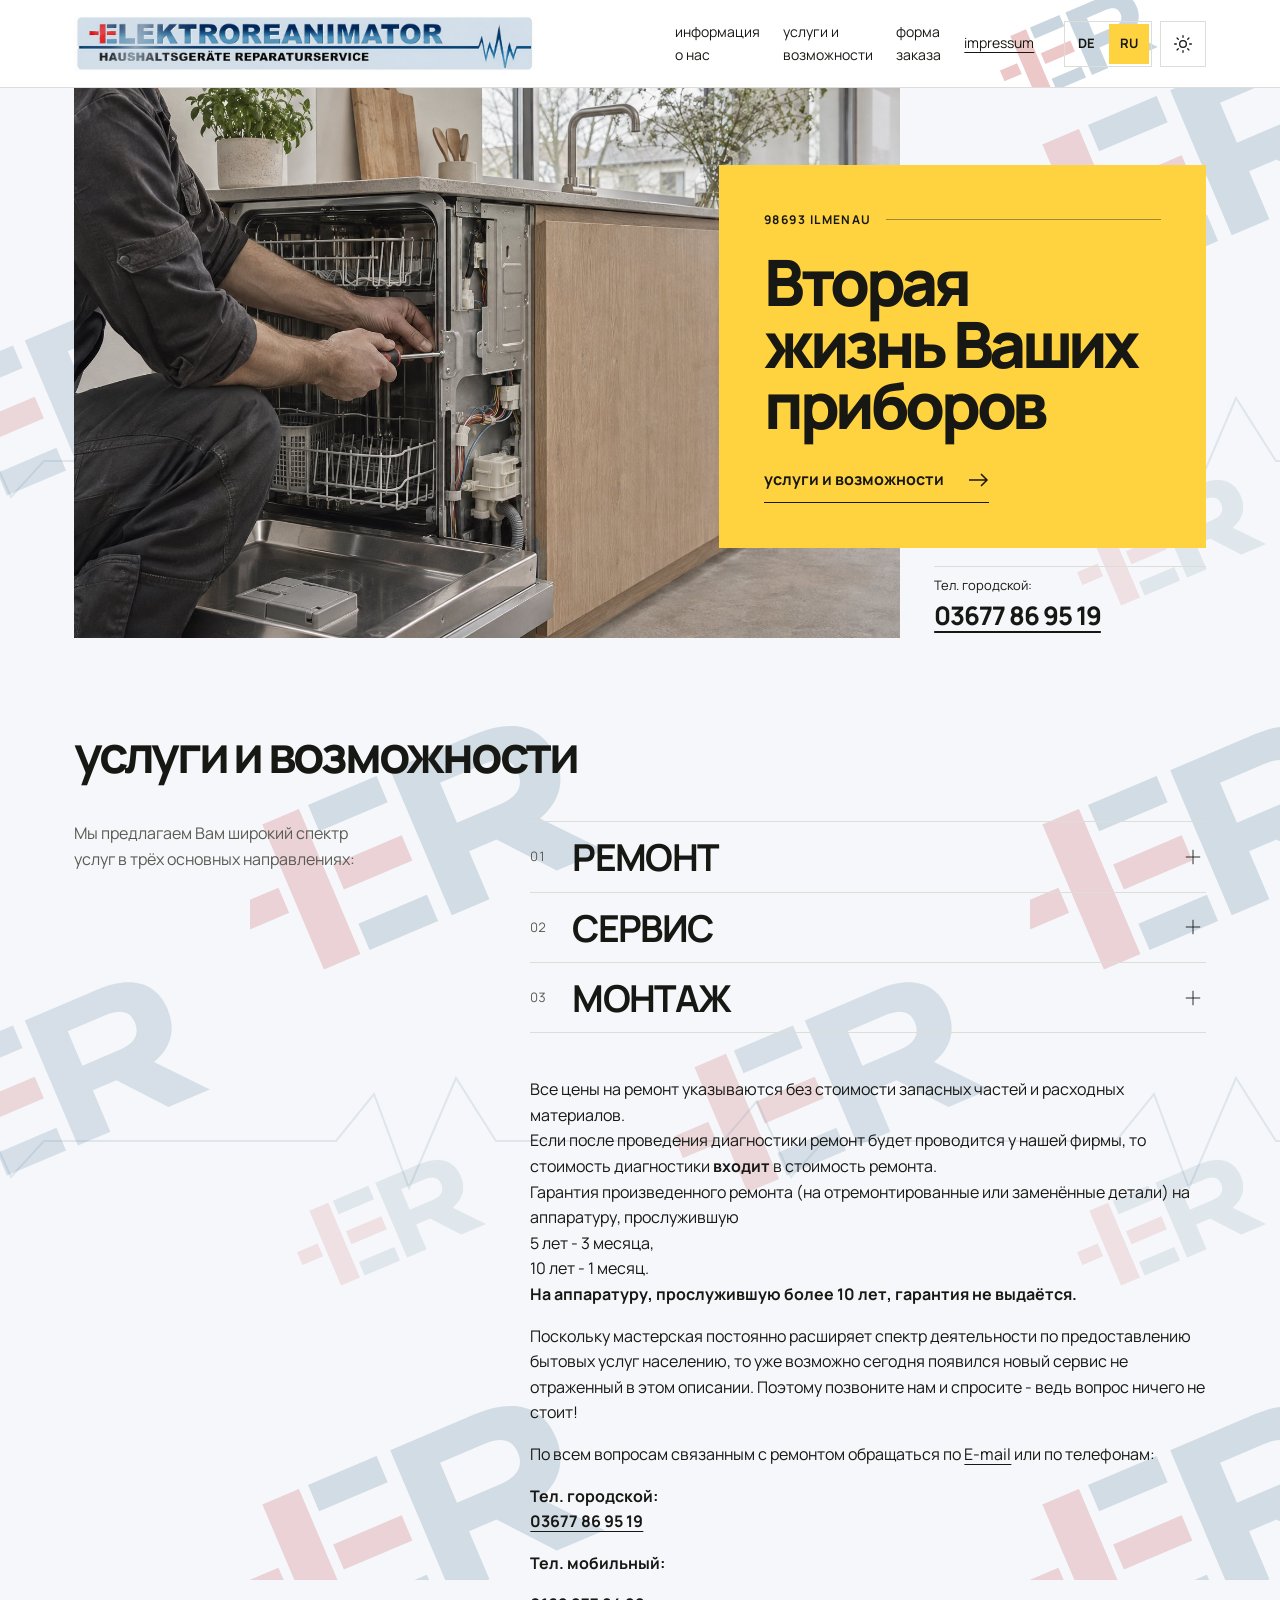
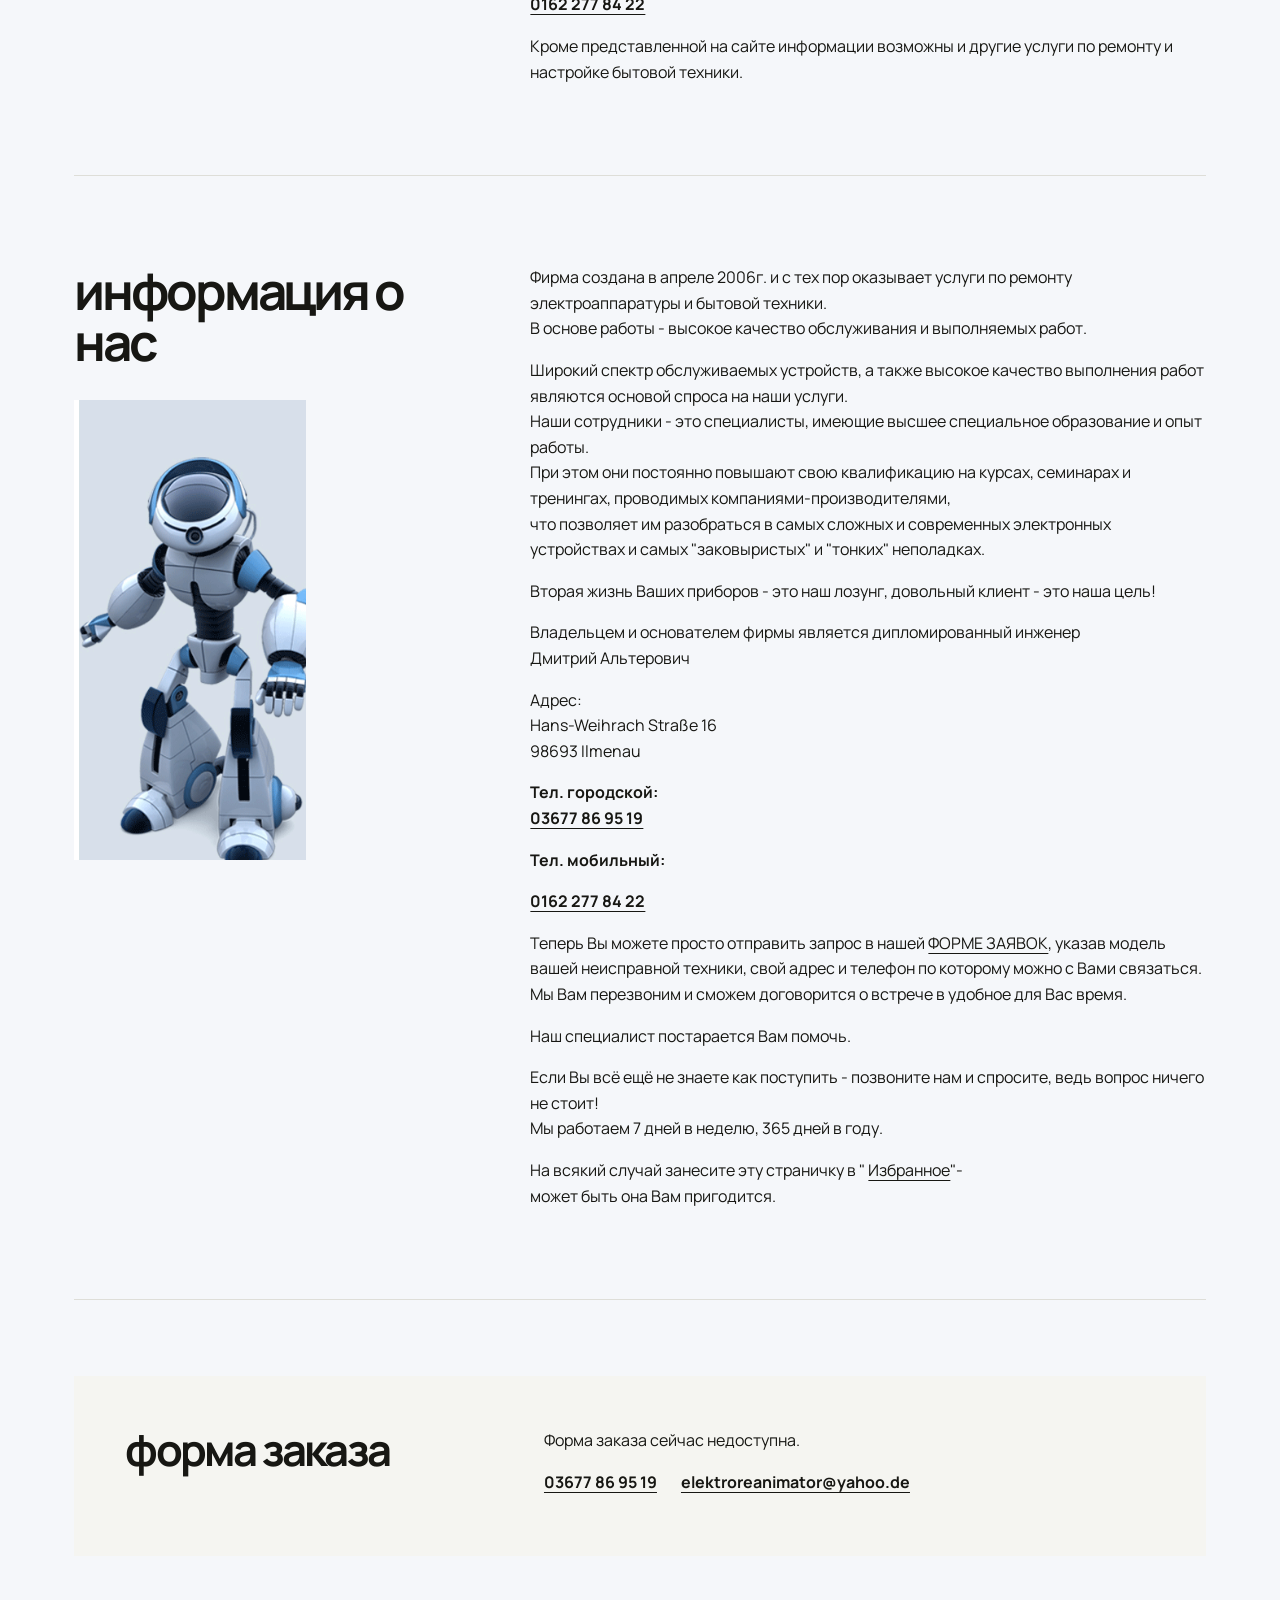
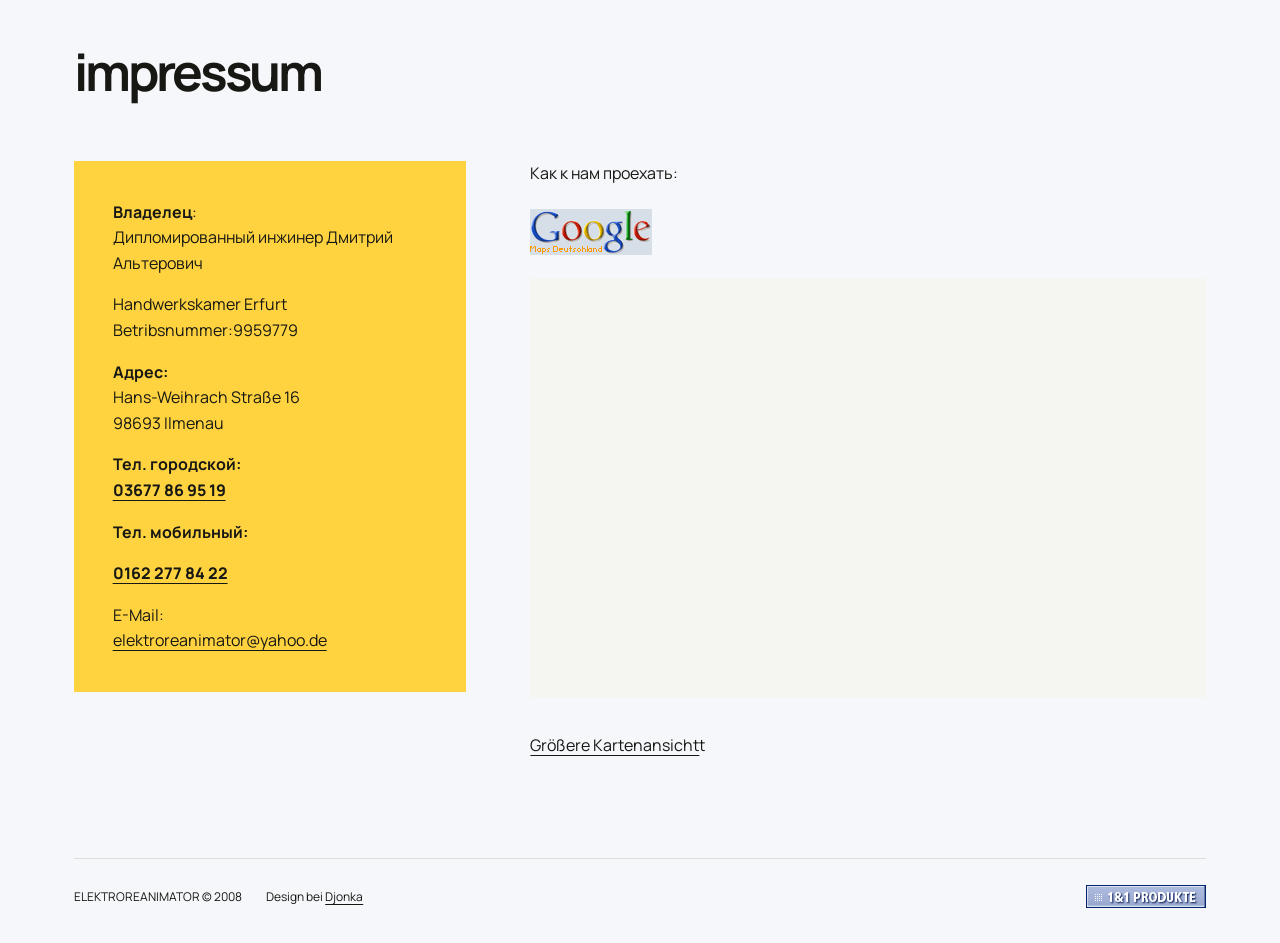
==== ru.html @ 7c0ef39b "Add a day and night theme switch" ====
<!doctype html>
<html lang="ru">
<head>
  <meta charset="utf-8">
  <meta name="viewport" content="width=device-width, initial-scale=1">
  <title>Elektroreanimator · Ilmenau</title>
  <script src="theme.js"></script>
  <link rel="stylesheet" href="style.css">
  <link rel="icon" href="files/favicon.svg" type="image/svg+xml">
  <script src="background.js" defer></script>
</head>
<body>
<div class="frame">
  <header class="mast">
    <a class="wordmark" href="#start">
      <span class="wordmark-banner">
        <img src="files/elektroreanimator-logo-clean.jpg" width="1200" height="401" lang="de" alt="Elektroreanimator – Haushaltsgeräte Reparaturservice">
      </span>
    </a>
    <nav class="main-nav" aria-label="Навигация">
      <a href="#ueber-uns">информация о нас</a>
      <a href="#dienstleistungen">услуги и возможности</a>
      <a href="#anfrage">форма заказа</a>
      <a href="#impressum">impressum</a>
    </nav>
    <div class="mast-controls">
      <nav class="languages" aria-label="Язык">
        <a href="index.html" lang="de" hreflang="de" aria-label="Deutsch">DE</a>
        <a href="ru.html" lang="ru" hreflang="ru" aria-current="page" aria-label="Русский">RU</a>
      </nav>
      <button class="theme-toggle" type="button" aria-label="Тёмная тема" aria-pressed="false" hidden>
        <svg class="theme-sun" viewBox="0 0 24 24" fill="none" stroke="currentColor" stroke-width="1.6" stroke-linecap="round" aria-hidden="true">
          <circle cx="12" cy="12" r="4"/><path d="M12 2v2m0 16v2M2 12h2m16 0h2M4.9 4.9l1.4 1.4m11.4 11.4 1.4 1.4m0-14.2-1.4 1.4M6.3 17.7l-1.4 1.4"/>
        </svg>
        <svg class="theme-moon" viewBox="0 0 24 24" fill="none" stroke="currentColor" stroke-width="1.6" stroke-linejoin="round" aria-hidden="true">
          <path d="M20.9 14.1A9 9 0 0 1 9.9 3.1a9 9 0 1 0 11 11Z"/>
        </svg>
      </button>
    </div>
  </header>

  <main id="start">
    <section class="hero" aria-labelledby="title">
      <img class="hero-photo" src="files/geschirrspueler-reparatur-1536.jpg"
           srcset="files/geschirrspueler-reparatur-768.jpg 768w, files/geschirrspueler-reparatur-1536.jpg 1536w"
           sizes="(max-width: 760px) 89vw, (max-width: 1700px) 65vw, 1084px" width="1536" height="1024" alt="Ремонт посудомоечной машины на кухне" fetchpriority="high">
      <div class="hero-copy">
        <p class="locator">98693 Ilmenau</p>
        <h1 id="title"><span>Вторая</span> <span>жизнь Ваших</span> <span>приборов</span></h1>
        <a class="action" href="#dienstleistungen">услуги и возможности <svg width="21" height="14" viewBox="0 0 21 14" fill="none" aria-hidden="true"><path d="M1 7h18m-6-6 6 6-6 6" stroke="currentColor" stroke-width="1.5"/></svg></a>
      </div>
      <div class="photo-note"><span>Тел. городской:</span><a href="tel:+493677869519">03677 86 95 19</a></div>
    </section>

    <section class="section services" id="dienstleistungen" aria-labelledby="services-title">
      <h2 id="services-title">услуги и возможности</h2>
      <article class="services-content" data-source="RU/uslugi.htm">
        <div class="services-intro"><p>Мы предлагаем Вам широкий спектр услуг в трёх основных направлениях:</p></div>
        <div class="services-main">
          <details>
              <summary data-number="01"><strong>РЕМОНТ</strong><svg viewBox="0 0 20 20" fill="none" stroke="currentColor" aria-hidden="true"><path d="M2 10h16"/><path class="vertical" d="M10 2v16"/></svg></summary>
              <div class="service-copy prose"><p>Ремонт офисной и мелкой бытовой техники<br>
   (кофеварки, микроволновые печи, ксероксы, 
принтеры ...);<br>
Ремонт пылесосов;<br>
Ремонт посудомоечных машин;<br>
Ремонт стиральных машин;<br>
Ремонт сушильных машин;<br>
Ремонт аудио и видео техники:<br>
   - Телевизоров;<br>
   - Видеокамер;<br>
   - DVD плейеров;<br>
   - Музыкальных центров;<br>
   - Видеомагнитофонов и плееров;<br>
   - Плазменных панелей и LCD - телевизоров;<br>
Ремонт аппаратуры спутникового и кабельного TV</p></div>
            </details>
            <details>
              <summary data-number="02"><strong>СЕРВИС</strong><svg viewBox="0 0 20 20" fill="none" stroke="currentColor" aria-hidden="true"><path d="M2 10h16"/><path class="vertical" d="M10 2v16"/></svg></summary>
              <div class="service-copy prose"><p>Диагностика<br>
Выезд мастера на дом к заказчику (возможен выезд к заказчику в день обращения);<br>
Консультации, рекомендации и помощь в преобретении техники;<br>
Помощь при продаже техники</p></div>
            </details>
            <details>
              <summary data-number="03"><strong>МОНТАЖ</strong><svg viewBox="0 0 20 20" fill="none" stroke="currentColor" aria-hidden="true"><path d="M2 10h16"/><path class="vertical" d="M10 2v16"/></svg></summary>
              <div class="service-copy prose"><p>Установка и подключение стиральных машин;<br>
Установка и подключение посудомоечных машин;<br>
Установка и подключение сушильных машин машин;<br>
Установка и подключение электрических кухонных плит;<br>
Подключение компьютера (и переферии)</p></div>
            </details>
          <div class="service-terms prose">
            <p>Все цены на ремонт указываются без стоимости запасных частей и расходных 
материалов.<br>
Если после проведения диагностики ремонт будет проводится у нашей фирмы, то 
стоимость диагностики <strong>входит</strong> в стоимость ремонта.<br>
Гарантия произведенного ремонта (на отремонтированные или заменённые детали) на 
аппаратуру, прослужившую<br>
5 лет - 3 месяца,<br>
10 лет - 1 месяц.<br>
<strong>На аппаратуру, прослужившую более 10 лет, 
гарантия не выдаётся.</strong></p>
<p>Поскольку мастерская постоянно расширяет спектр деятельности по предоставлению 
бытовых услуг населению, то уже возможно сегодня появился новый сервис не 
отраженный в этом описании. Поэтому позвоните нам и спросите - ведь вопрос 
ничего не стоит!</p>
<p>По всем вопросам связанным с ремонтом обращаться по 
<a href="mailto:elektroreanimator@yahoo.de">E-mail</a> или по телефонам:</p>
<p><strong>Тел. городской</strong><strong>:</strong><br>
<strong><a class="phone" href="tel:+493677869519">03677 86 95 19</a></strong></p>
<p><strong>Тел. мобильный:</strong><br></p>
<p><strong><a class="phone" href="tel:+491622778422">0162 277 84 22</a></strong></p>
<p>Кроме представленной на сайте информации возможны и другие услуги по ремонту и 
настройке бытовой техники.</p>
          </div>
        </div>
      </article>
    </section>

    <section class="section about" id="ueber-uns" aria-labelledby="about-title">
      <div class="about-heading">
        <h2 id="about-title">информация о нас</h2>
        <figure class="about-figure"><img src="files/elektroreanimator-robot.gif" alt="" width="285" height="566" loading="lazy"></figure>
      </div>
      <article class="prose" data-source="RU/o nas.htm">
        <p>Фирма создана в апреле 2006г. и с тех пор оказывает 
услуги по ремонту электроаппаратуры и бытовой техники.<br>
В основе работы - высокое качество обслуживания и выполняемых работ.</p>
<p>Широкий спектр обслуживаемых устройств, а также высокое качество выполнения 
работ являются основой спроса на наши услуги.<br>
Наши сотрудники - это специалисты, имеющие высшее специальное образование и опыт 
работы.<br>
При этом они постоянно повышают свою квалификацию на курсах, семинарах и 
тренингах, проводимых компаниями-производителями,<br>
что позволяет им разобраться в самых сложных и современных электронных 
устройствах и самых "заковыристых" и "тонких" неполадках.</p>
<p>Вторая жизнь Ваших приборов - это наш лозунг, довольный клиент - это наша цель!</p>
<p>Владельцем и основателем фирмы является дипломированный инженер<br>
Дмитрий Альтерович</p>
<p>Адрес: <br>
Hans-Weihrach Straße 16<br>
98693 Ilmenau</p>
<p><strong>Тел. городской</strong><strong>:</strong><br>
<strong><a class="phone" href="tel:+493677869519">03677 86 95 19</a></strong></p>
<p><strong>Тел. мобильный:</strong><br></p>
<p><strong><a class="phone" href="tel:+491622778422">0162 277 84 22</a></strong></p>
<p>Теперь Вы можете просто отправить запрос в нашей 
<a href="#anfrage">ФОРМЕ ЗАЯВОК</a>, указав модель 
вашей неисправной техники, свой адрес и телефон по которому можно с Вами 
связаться. Мы Вам перезвоним и сможем договорится о встрече в удобное для Вас 
время.</p>
<p>Наш специалист постарается Вам помочь.</p>
<p>Если Вы всё ещё не знаете как поступить - позвоните нам и спросите, ведь вопрос 
ничего не стоит!<br>
Мы работаем 7 дней в неделю, 365 дней в году.</p>
<p>На всякий случай занесите эту страничку в "
<a href="http://elektror.ucoz.ru/">Избранное</a>"-<br>
может быть она Вам пригодится.</p>
      </article>
    </section>

    <section class="section request" id="anfrage" aria-labelledby="request-title">
      <h2 id="request-title">форма заказа</h2>
      <div class="prose">
        <p>Форма заказа сейчас недоступна.</p>
        <div class="request-links"><a href="tel:+493677869519">03677 86 95 19</a><a href="mailto:elektroreanimator@yahoo.de">elektroreanimator@yahoo.de</a></div>
      </div>
    </section>

    <section class="section contact" id="impressum" aria-labelledby="contact-title">
      <h2 id="contact-title">impressum</h2>
      <article class="contact-body" data-source="RU/impressium_ru.htm">
        <div class="contact-pane">
          <div class="prose">
            <p><strong>Владелец</strong>:<br>
Дипломированный инжинер
Дмитрий Альтерович</p>
<p>Handwerkskamer 
Erfurt<br>
Betribsnummer:9959779</p>
<p><strong>Адрес: </strong><br>
Hans-Weihrach Straße 16<br>
98693 Ilmenau</p>
<p><strong>Тел. городской</strong><strong>:</strong><br>
<strong><a class="phone" href="tel:+493677869519">03677 86 95 19</a></strong></p>
<p><strong>Тел. мобильный:</strong><br></p>
<p><strong><a class="phone" href="tel:+491622778422">0162 277 84 22</a></strong></p>
<p>E-Mail:<br>
<a href="mailto:elektroreanimator@yahoo.de">elektroreanimator@yahoo.de</a></p>
          </div>
        </div>
        <div class="directions prose">
          <p>Как к нам проехать:</p>
          <p>
<a href="https://maps.google.de/maps?f=l&amp;hl=de&amp;geocode=&amp;q=Hans-Weihrach+Strasse+16,&amp;ie=UTF8&amp;near=98693&amp;ll=50.680525,10.924358&amp;spn=0.009749,0.018883&amp;z=16" class="map-mark" target="_blank" rel="noopener">
<img src="files/google-maps.gif" width="122" height="46" alt="Google Maps" loading="lazy"></a></p>
<p>
<iframe src="https://maps.google.com/maps?q=Hans-Weihrach%20Stra%C3%9Fe%2016%2C%2098693%20Ilmenau&amp;output=embed" title="Как к нам проехать" width="600" height="450" loading="lazy" referrerpolicy="no-referrer"></iframe><br><a href="https://maps.google.de/maps?f=l&amp;hl=de&amp;geocode=&amp;q=Hans-Weihrach+Strasse+16,&amp;ie=UTF8&amp;near=98693&amp;mrt=kmlkmz&amp;ll=50.688628,10.924358&amp;spn=0.032626,0.051498&amp;z=13&amp;iwloc=A&amp;source=embed" class="map-link" target="_blank" rel="noopener">Größere Kartenansicht</a>t</p>
        </div>
      </article>
    </section>
  </main>

  <footer class="footer">
    <span>ELEKTROREANIMATOR © 2008</span>
    <span lang="de">Design bei <a href="mailto:djonka_i@yahoo.com">Djonka</a></span>
    <a class="partner" href="http://www.profiseller.de/shop1/index.php3?ps_id=p8905449" target="_blank" rel="noopener"><img src="files/1und1.gif" width="120" height="23" alt="1&amp;1 Profiseller" loading="lazy"></a>
  </footer>
</div>
</body>
</html>
---- style.css ----
@font-face {
  font-family: 'Manrope';
  font-style: normal;
  font-weight: 400 800;
  font-display: swap;
  src: url("files/manrope-cyrillic.woff2") format('woff2');
  unicode-range: U+0301, U+0400-045F, U+0490-0491, U+04B0-04B1, U+2116;
}
@font-face {
  font-family: 'Manrope';
  font-style: normal;
  font-weight: 400 800;
  font-display: swap;
  src: url("files/manrope-latin.woff2") format('woff2');
  unicode-range: U+0000-00FF, U+0131, U+0152-0153, U+02BB-02BC, U+02C6, U+02DA, U+02DC, U+0304, U+0308, U+0329, U+2000-206F, U+20AC, U+2122, U+2191, U+2193, U+2212, U+2215, U+FEFF, U+FFFD;
}

:root {
  color-scheme: light;
  --ink: #171713;
  --paper: #f5f7fa;
  --mast-surface: #fff;
  --panel: #f5f5f1;
  --accent-ink: #171713;
  --focus: #4b3b00;
  --muted: #5b5b53;
  --yellow: #ffd340;
  --line: #deded8;
  --gutter: clamp(20px, 5.8vw, 108px);
  --mast-offset: 89px;
  --pattern-height: 680px;
  font: 16px/1.6 Manrope, Arial, sans-serif;
  color: var(--ink);
  background: var(--paper);
}
:root[data-theme="dark"] {
  color-scheme: dark;
  --ink: #ebeff5;
  --muted: #b2bccb;
  --paper: #111720;
  --mast-surface: #171e29;
  --panel: #202a38;
  --line: #3d495a;
  --focus: var(--yellow);
}
:root[data-theme="dark"] body::before { filter: brightness(1.75); opacity: .65; }
* { box-sizing: border-box; }
html { scroll-behavior: smooth; scroll-padding-top: var(--mast-offset); }
body { margin: 0; isolation: isolate; }
body::before {
  content: "";
  position: fixed;
  inset: 0 0 calc(-1 * var(--pattern-height));
  z-index: -1;
  pointer-events: none;
  background: url("files/er-background.svg") center top / auto var(--pattern-height) repeat;
  transform: translateY(var(--background-y, 0px));
  will-change: transform;
}
a { color: inherit; text-underline-offset: .25em; }
a:focus-visible, summary:focus-visible, button:focus-visible { outline: 2px solid var(--focus); outline-offset: 4px; }
h1, h2, p, figure { margin: 0; }
img { max-width: 100%; }
.frame { max-width: 1700px; margin-inline: auto; }
.mast {
  min-height: 88px; display: grid; grid-template-columns: auto 1fr auto; align-items: center;
  gap: 12px clamp(16px, 2.3vw, 38px); padding-inline: var(--gutter);
  position: sticky; top: 0; z-index: 5; background: var(--mast-surface); border-bottom: 1px solid var(--line);
}
.mast::before {
  content: ""; position: absolute; inset-block: 0; right: calc(var(--gutter) + 28px);
  width: clamp(150px, 29vw, 330px); pointer-events: none; opacity: .25;
  background: url("files/er-mark.svg") right center / auto 142% no-repeat;
}
.mast > * { position: relative; }
.wordmark {
  display: grid; align-items: center; width: min(100%, clamp(440px, 36vw, 480px)); min-width: 0; min-height: 44px;
}
.wordmark-banner { position: relative; display: block; overflow: hidden; isolation: isolate; }
.wordmark img {
  display: block; width: 100%; height: auto; aspect-ratio: 8.48;
  object-fit: cover; object-position: center 52.5%;
}
.wordmark-banner::after {
  content: ""; position: absolute; inset: 0 auto 0 0; width: 27%;
  pointer-events: none;
  background: linear-gradient(106deg, transparent 8%, #9eb1c233 33%, #9eb1c2dd 50%, #9eb1c244 68%, transparent 94%);
  mix-blend-mode: lighten;
  animation: wordmark-flash 4s linear infinite;
}
@keyframes wordmark-flash {
  0%, 50% { transform: translateX(-105%); }
  100% { transform: translateX(380%); }
}
.main-nav { display: flex; justify-content: end; align-items: center; gap: clamp(12px, 1.8vw, 32px); font-size: 14px; }
.main-nav a { text-decoration-color: transparent; }
.main-nav a:hover, .main-nav a:last-child { text-decoration-color: currentColor; }
.mast-controls { display: flex; align-items: center; gap: 8px; }
.languages { display: flex; border: 1px solid var(--line); padding: 2px; gap: 2px; }
.languages a {
  display: grid; place-items: center; min-width: 40px; min-height: 40px; padding-inline: 6px;
  text-decoration: none; font-size: 13px; font-weight: 700;
}
.languages a[aria-current], .languages a:hover { background: var(--yellow); color: var(--accent-ink); }
.theme-toggle:not([hidden]) {
  display: grid; place-items: center; width: 46px; height: 46px; padding: 0;
  border: 1px solid var(--line); background: var(--mast-surface); color: var(--ink);
  cursor: pointer;
}
.theme-toggle:hover { border-color: currentColor; }
.theme-toggle svg { width: 20px; height: 20px; }
.theme-moon, [data-theme="dark"] .theme-sun { display: none; }
[data-theme="dark"] .theme-moon { display: block; color: var(--yellow); }
.hero-copy, .contact-pane { color: var(--accent-ink); --focus: #4b3b00; }
.hero { position: relative; margin: 0 var(--gutter); }
.hero-photo {
  width: 73%; height: clamp(410px, 43vw, 690px); display: block;
  object-fit: cover; object-position: 43% 48%;
}
.hero-copy {
  position: absolute; width: 43%; top: 14%; right: 0;
  background: var(--yellow); padding: clamp(25px, 3.5vw, 64px);
}
.locator {
  display: flex; align-items: center; gap: 14px; font-size: 12px;
  letter-spacing: .12em; text-transform: uppercase; font-weight: 700;
}
.locator::after { content: ""; height: 1px; flex: 1; background: currentColor; opacity: .4; }
.hero h1 {
  margin: .35em 0 .36em; font-size: clamp(38px, 5vw, 81px); line-height: .96;
  letter-spacing: -.069em; font-weight: 800;
}
.hero h1 span { display: block; }
.action {
  display: inline-flex; align-items: center; gap: clamp(10px, 2vw, 24px); font-weight: 700;
  text-decoration: none; min-height: 44px; border-bottom: 1px solid currentColor;
}
.action:hover { border-bottom-width: 2px; }
.action svg { flex: none; }
.photo-note {
  position: absolute; right: 0; bottom: 0; width: 24%; padding-top: 10px;
  border-top: 1px solid var(--line); display: flex; flex-direction: column;
  font-size: 13px; line-height: 1.35;
}
.photo-note a {
  display: inline-flex; align-items: center; min-height: 44px; width: fit-content;
  font-size: clamp(18px, 2vw, 26px); letter-spacing: -.04em; font-weight: 750;
}
.section {
  margin: 0 var(--gutter); padding-block: clamp(40px, 7vw, 108px);
  border-bottom: 1px solid var(--line); scroll-margin-top: 16px;
}
.section h2 {
  font-size: clamp(29px, 4vw, 62px); line-height: 1; letter-spacing: -.064em;
  overflow-wrap: anywhere;
}
.services-content, .about, .contact, .request {
  display: grid; grid-template-columns: minmax(0, .9fr) minmax(0, 1.55fr);
  gap: clamp(22px, 5vw, 82px); align-items: start;
}
.services-content { margin-top: clamp(20px, 4vw, 42px); }
.services-intro { max-width: 29ch; color: var(--muted); }
.services-main { min-width: 0; }
details { border-top: 1px solid var(--line); }
details:last-of-type { border-bottom: 1px solid var(--line); }
summary {
  cursor: pointer; display: grid; grid-template-columns: 3ch minmax(0, 1fr) 22px;
  gap: 12px; align-items: center; list-style: none; min-height: 54px; padding: 15px 0;
}
summary::-webkit-details-marker { display: none; }
summary:hover strong { text-decoration: underline; text-underline-offset: .18em; }
summary::before {
  content: attr(data-number) / ""; color: var(--muted); font-size: 13px;
  font-variant-numeric: tabular-nums;
}
summary strong {
  font-size: clamp(20px, 2.9vw, 42px); line-height: 1.06;
  letter-spacing: -.045em; text-transform: capitalize;
}
summary svg { width: 18px; height: 18px; }
details[open] summary .vertical { display: none; }
.service-copy { padding: 0 0 20px 36px; max-width: 65ch; }
.prose { max-width: 69ch; min-width: 0; overflow-wrap: anywhere; }
.prose p + p { margin-top: 1em; }
.service-terms { margin-top: clamp(22px, 4vw, 44px); }
.about-figure { margin-top: 32px; max-width: clamp(184px, 19vw, 232px); }
.about-figure img { display: block; height: auto; }
.request {
  background: var(--panel); padding: clamp(24px, 4vw, 60px);
  margin-top: clamp(36px, 6vw, 82px); border-bottom: 0;
}
.request h2 { font-size: clamp(27px, 3.4vw, 48px); }
.request-links { display: flex; flex-wrap: wrap; gap: 0 24px; margin-top: 8px; }
.request-links a { display: inline-flex; align-items: center; min-height: 44px; font-weight: 700; overflow-wrap: anywhere; }
.contact { border-bottom: 0; }
.contact h2 { grid-column: 1 / -1; }
.contact-body { display: contents; }
.contact-pane { background: var(--yellow); padding: clamp(22px, 3vw, 50px); min-width: 0; }
.contact-pane .phone { font-weight: 750; }
.directions { min-width: 0; }
.directions .map-mark { display: inline-flex; align-items: center; min-height: 44px; margin-top: 6px; }
.directions iframe { display: block; width: 100%; height: auto; aspect-ratio: 4/3; max-height: 420px; border: 0; background: var(--panel); }
.map-link { display: inline-flex; align-items: center; min-height: 44px; }
.footer {
  margin-inline: var(--gutter); padding-block: 16px 24px; border-top: 1px solid var(--line);
  display: flex; align-items: center; flex-wrap: wrap; gap: 8px 24px; font-size: 12px;
}
.footer .partner { display: inline-flex; align-items: center; margin-inline-start: auto; min-height: 44px; }
@media (max-width: 1260px) {
  :root { --mast-offset: 124px; }
  .mast { grid-template-columns: minmax(0, 1fr) auto; gap: 0 16px; padding-top: 12px; }
  .mast-controls { grid-column: 2; grid-row: 1; }
  .main-nav { grid-column: 1 / -1; justify-content: start; gap: 0 22px; padding-block: 4px; }
  .main-nav a { display: inline-flex; align-items: center; min-height: 44px; }
  .hero-copy { top: 10%; width: 46%; }
}
@media (max-width: 760px) {
  :root { --mast-offset: 168px; }
  .mast::before { right: 6px; opacity: .18; background-size: auto 89%; }
  .main-nav { display: grid; grid-template-columns: 1fr 1fr; gap: 0 12px; padding-block: 6px; }
  .main-nav a { font-size: 13px; border-top: 1px solid var(--line); }
  .hero-photo { width: 100%; height: clamp(214px, 61vw, 410px); object-position: 23% 48%; }
  .hero-copy {
    position: relative; inset: auto; width: min(94%, 525px); margin: -42px 0 0 auto;
    padding: clamp(19px, 5.4vw, 35px);
  }
  .hero h1 { font-size: clamp(34px, 8.9vw, 59px); letter-spacing: -.062em; }
  :lang(ru) .hero h1 { font-size: clamp(29px, 8.4vw, 56px); }
  .photo-note { position: static; width: min(94%, 525px); margin: 15px 0 0 auto; }
  .services-content, .about, .contact, .request { grid-template-columns: minmax(0, 1fr); }
  .about-heading { display: flex; align-items: start; justify-content: space-between; gap: 12px; }
  .about-figure { flex: 0 0 clamp(72px, 22vw, 96px); margin-top: 0; }
  .service-copy { padding-left: 0; }
}
@media (max-width: 375px) {
  :root { --gutter: 16px; }
  .mast { column-gap: 7px; }
  .languages a { min-width: 33px; }
  .mast-controls { gap: 5px; }
}
@media (prefers-reduced-motion: reduce) {
  html { scroll-behavior: auto; }
  body::before { transform: none; will-change: auto; }
  .wordmark-banner::after { display: none; }
  .about-figure { display: none; }
}
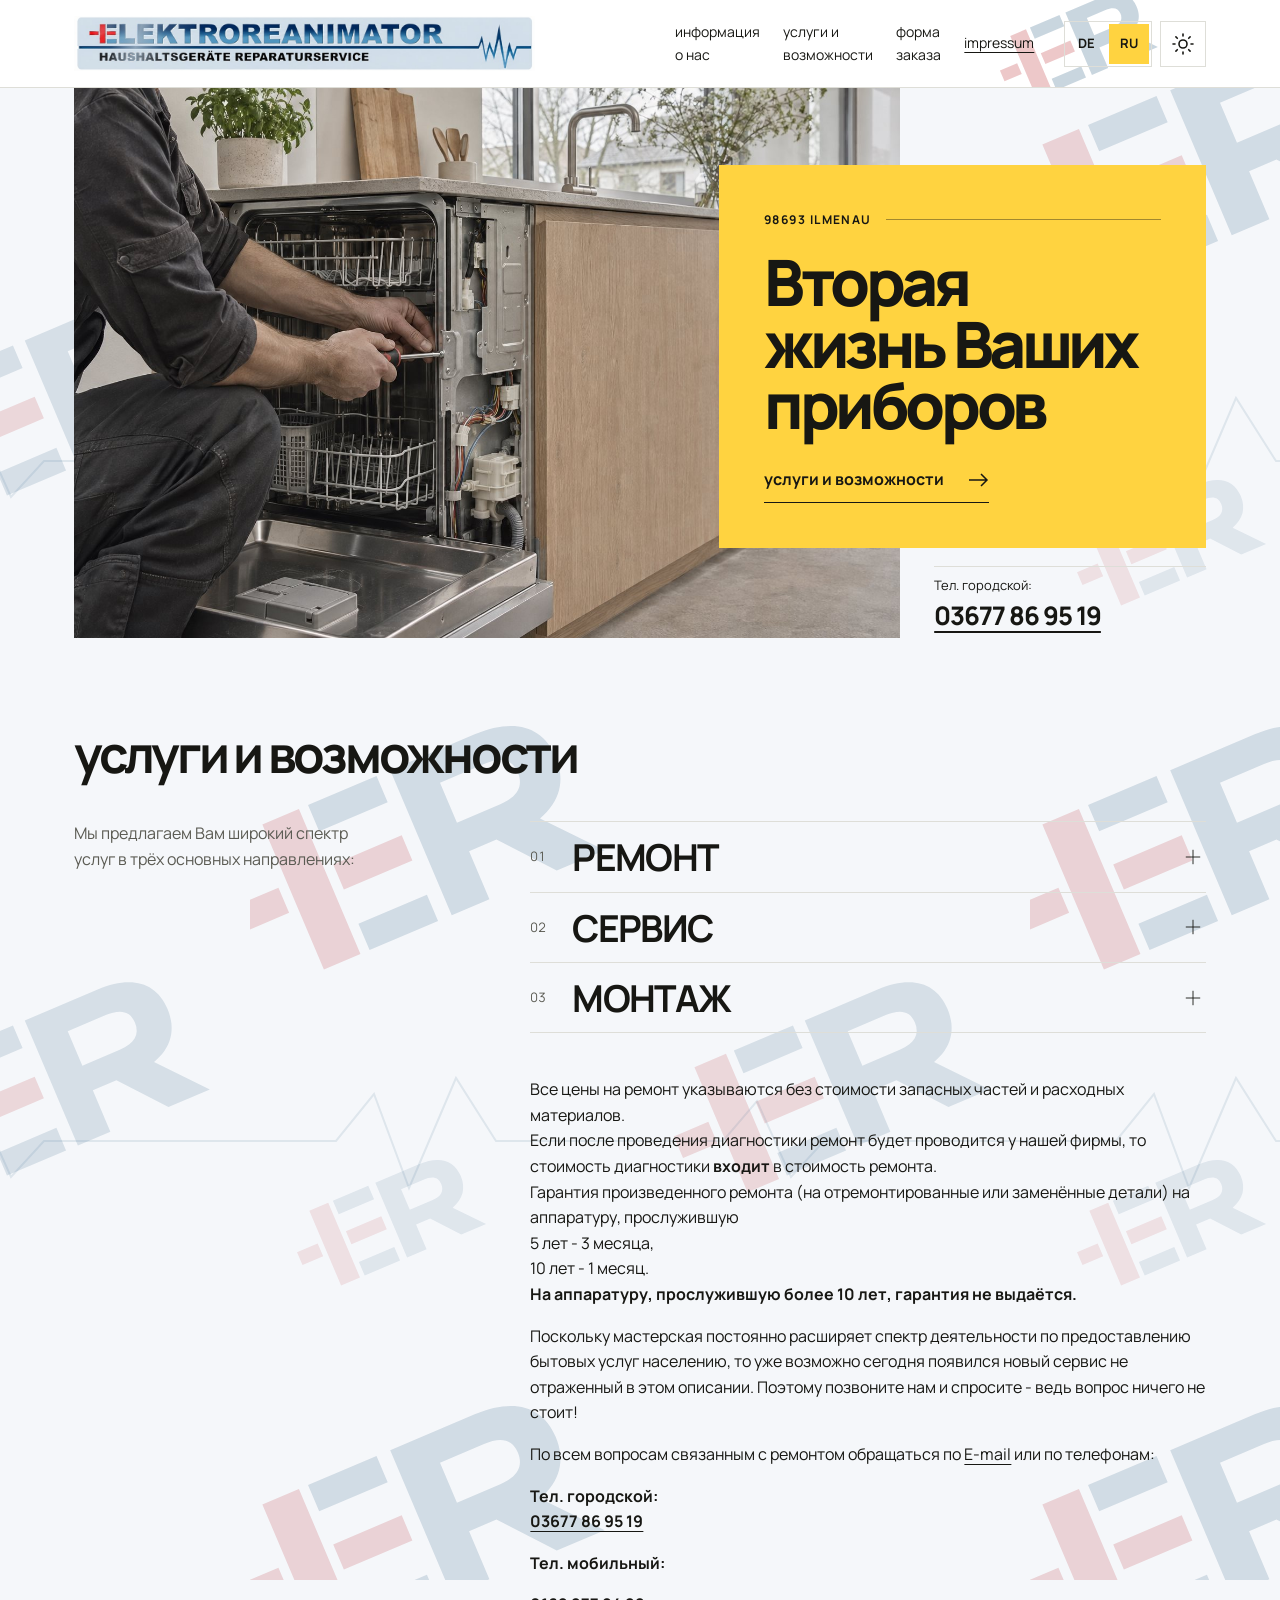
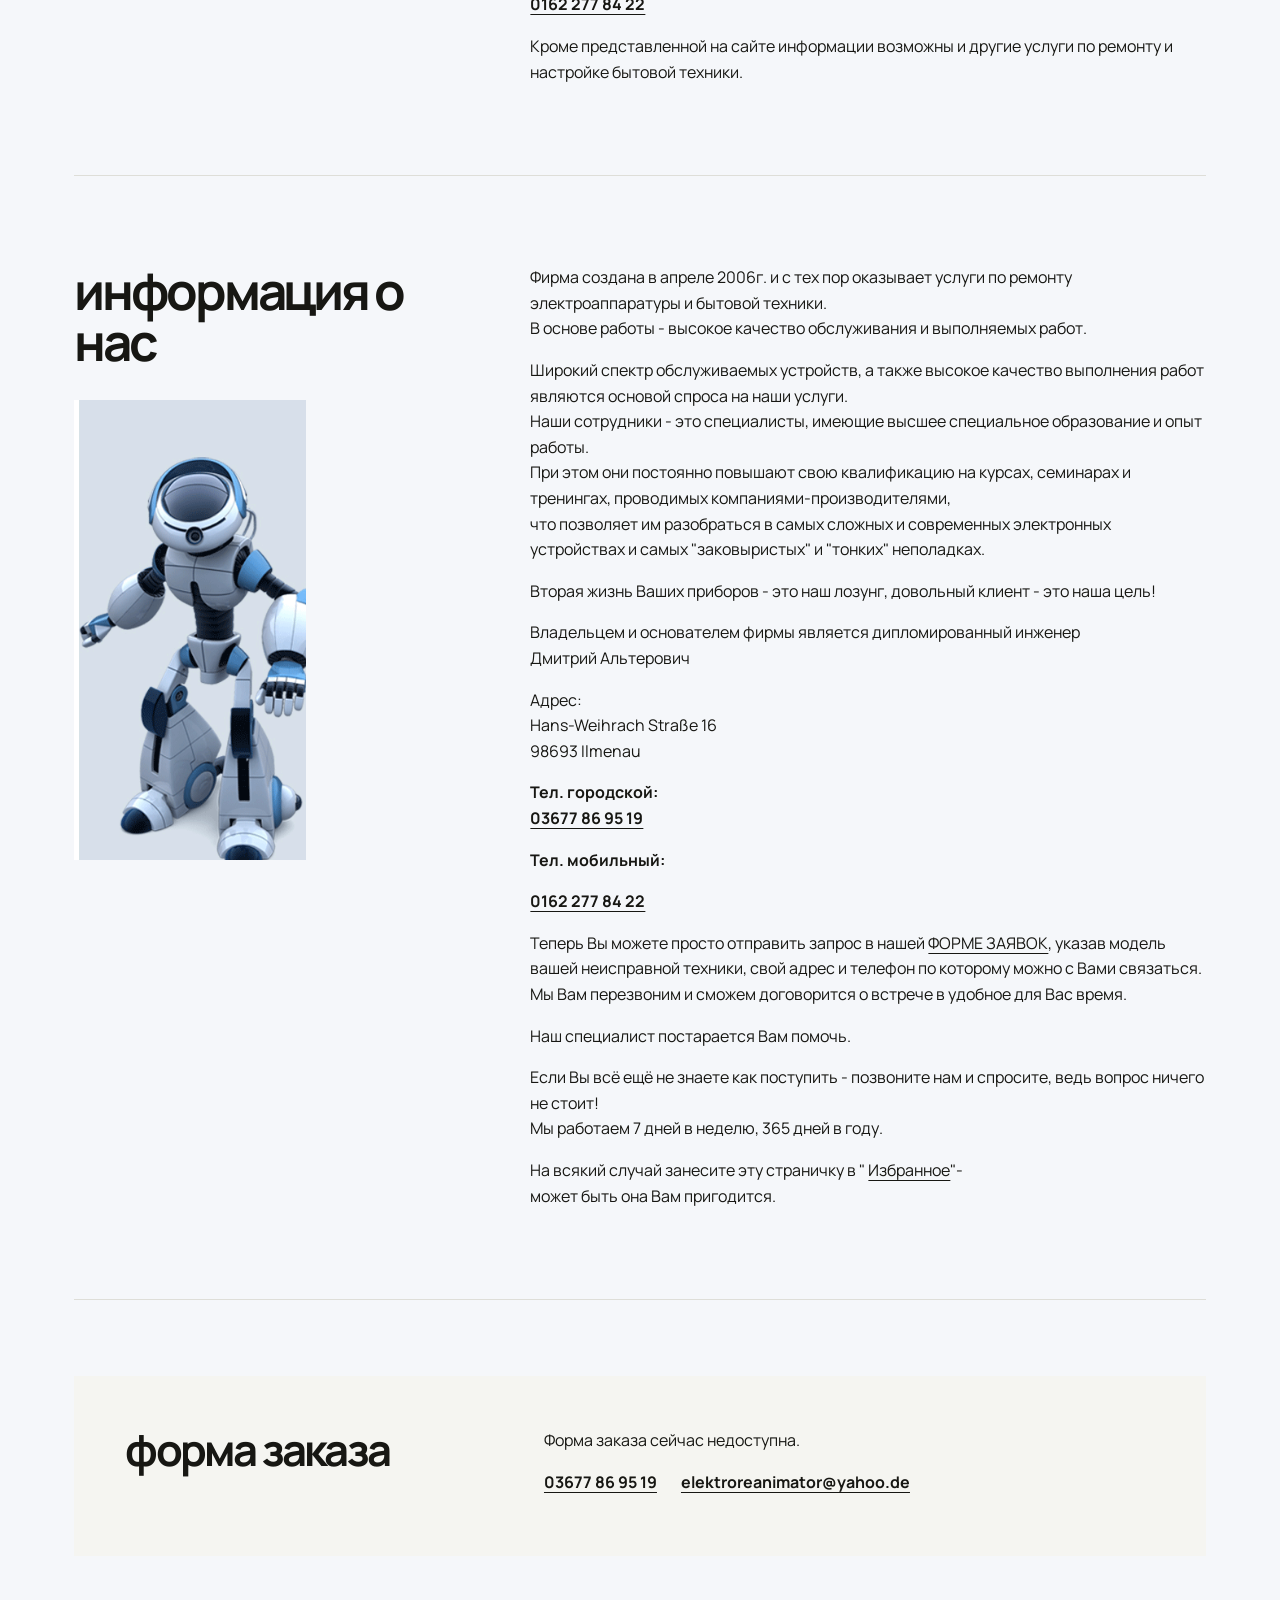
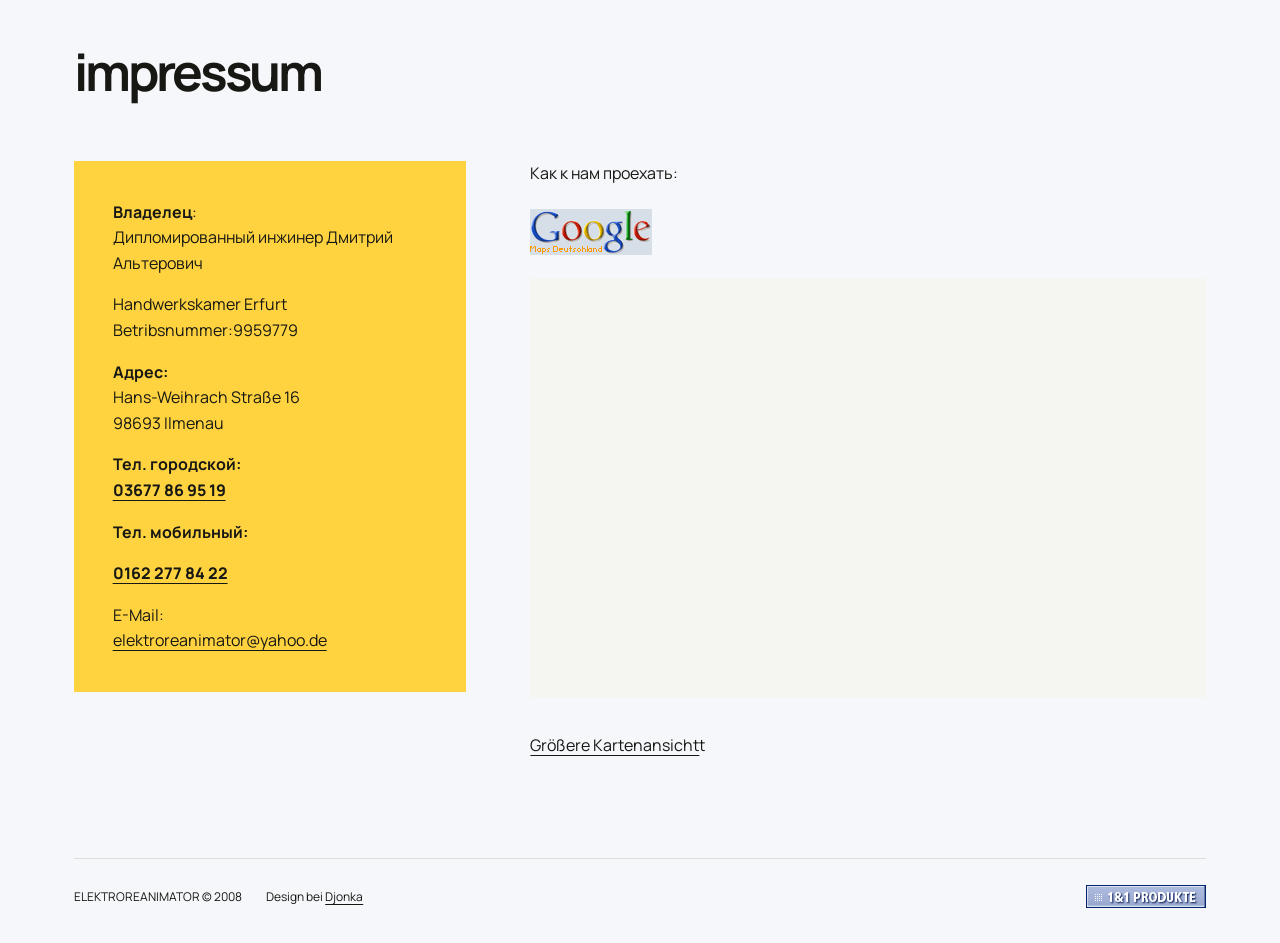
==== commit 889ed5ab: "Prevent stale assets from breaking the theme switch" ====
--- a/ru.html
+++ b/ru.html
@@ -4,8 +4,8 @@
   <meta charset="utf-8">
   <meta name="viewport" content="width=device-width, initial-scale=1">
   <title>Elektroreanimator · Ilmenau</title>
-  <script src="theme.js"></script>
-  <link rel="stylesheet" href="style.css">
+  <script src="theme.js?v=9788b1c123"></script>
+  <link rel="stylesheet" href="style.css?v=ce71f2097f">
   <link rel="icon" href="files/favicon.svg" type="image/svg+xml">
   <script src="background.js" defer></script>
 </head>
--- a/style.css
+++ b/style.css
@@ -108,7 +108,7 @@
   cursor: pointer;
 }
 .theme-toggle:hover { border-color: currentColor; }
-.theme-toggle svg { width: 20px; height: 20px; }
+.theme-toggle svg { width: 24px; height: 24px; }
 .theme-moon, [data-theme="dark"] .theme-sun { display: none; }
 [data-theme="dark"] .theme-moon { display: block; color: var(--yellow); }
 .hero-copy, .contact-pane { color: var(--accent-ink); --focus: #4b3b00; }
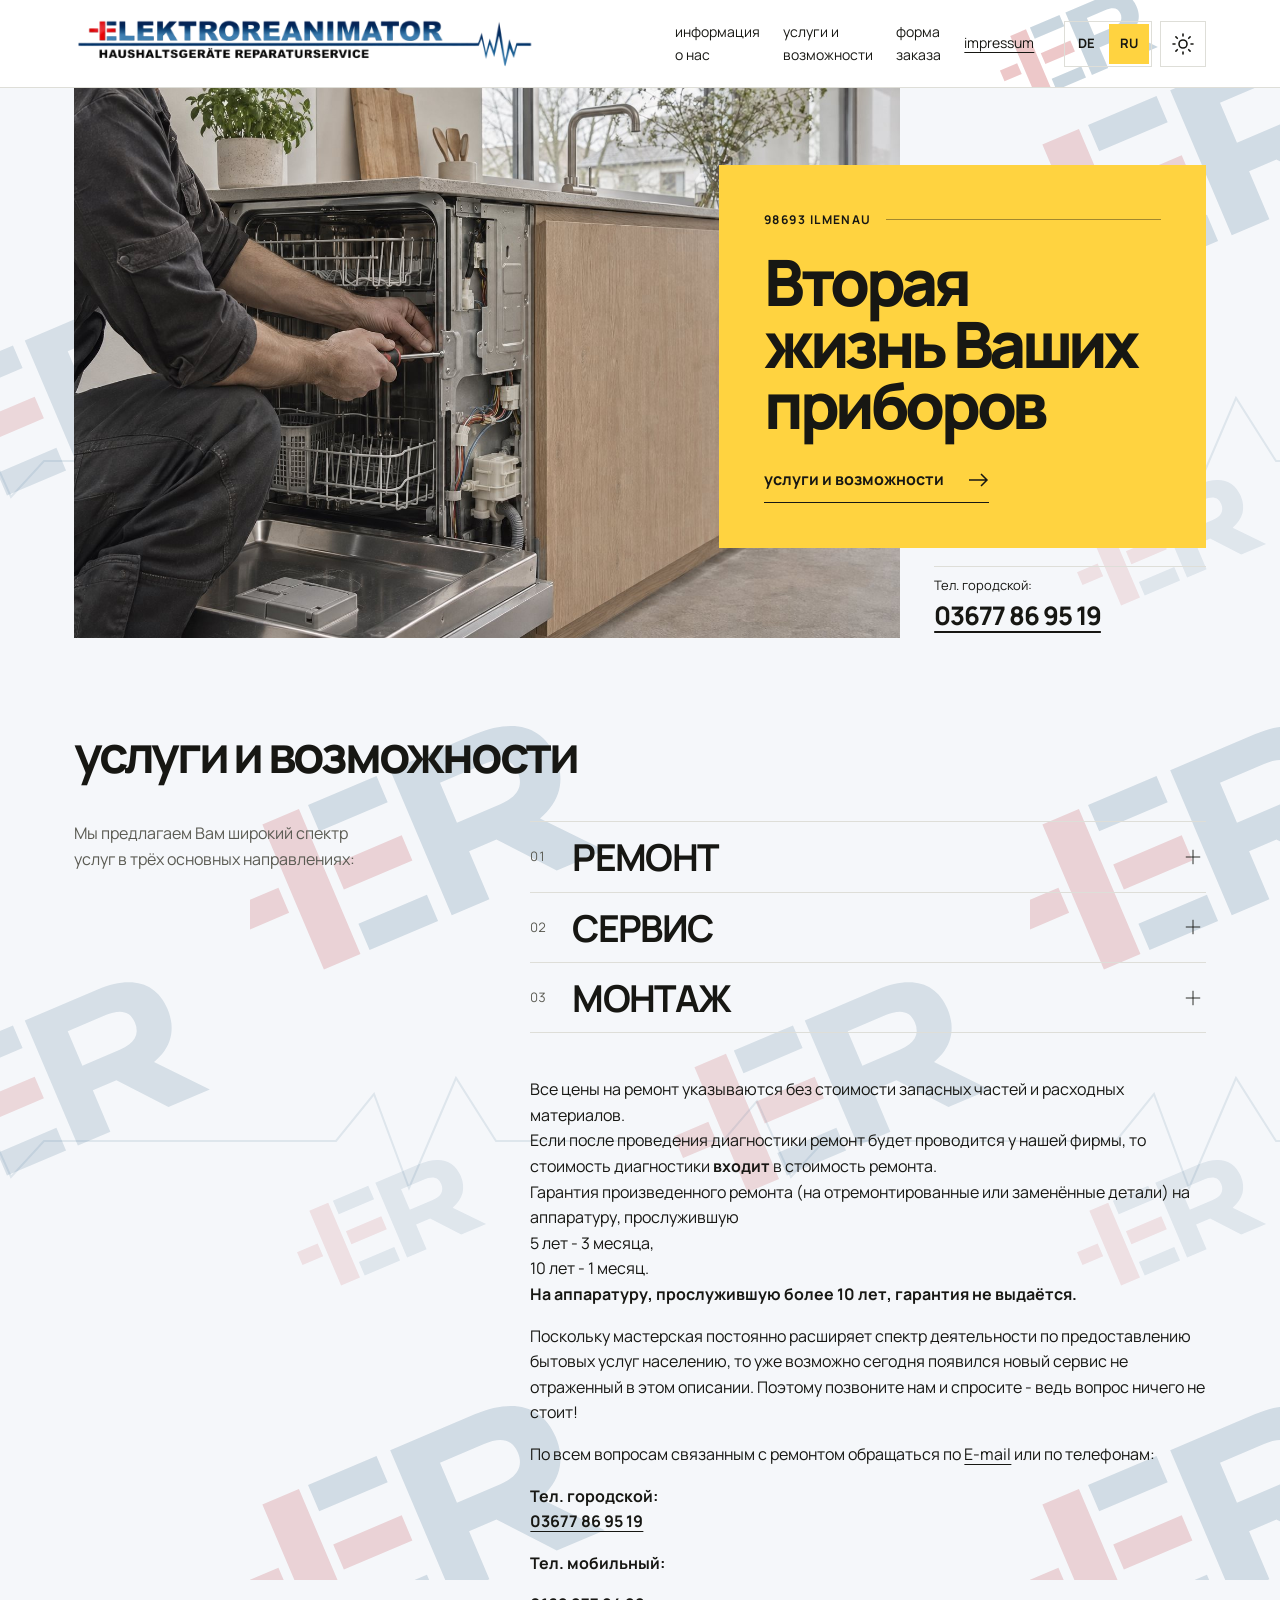
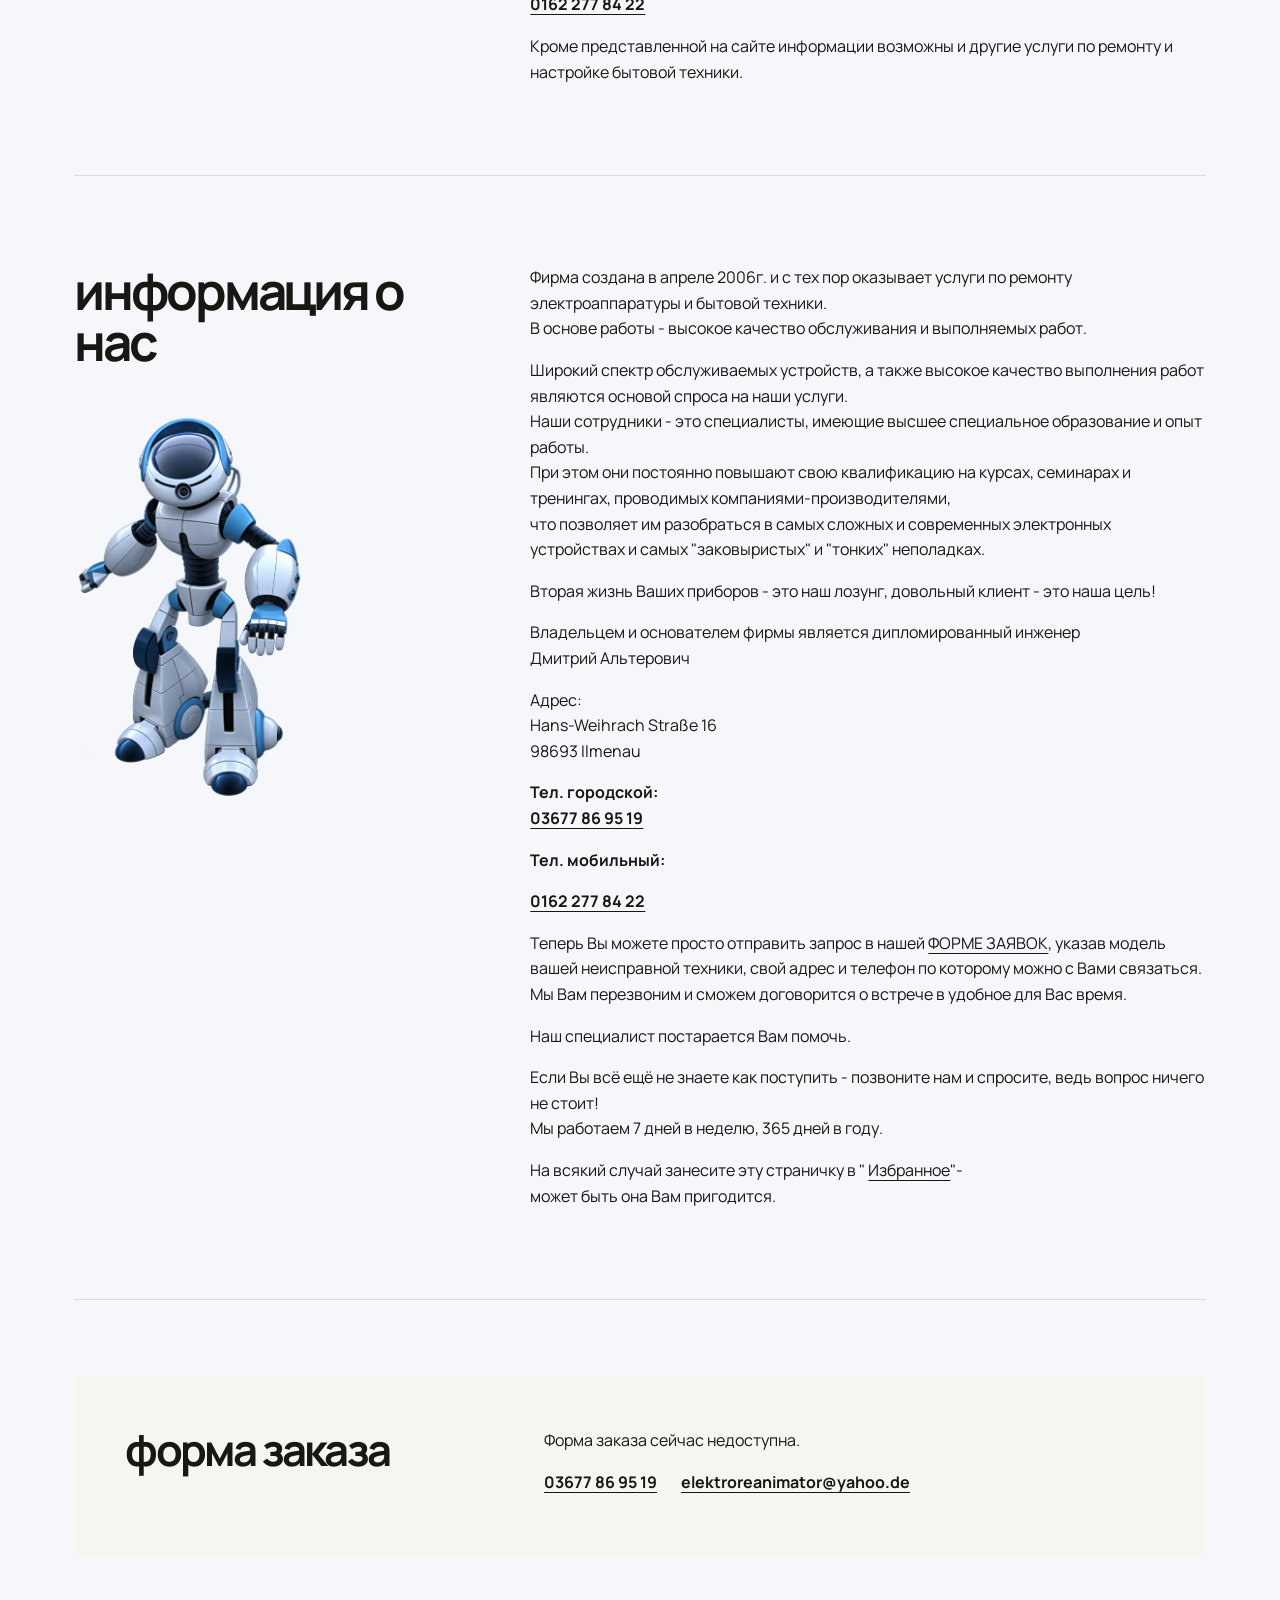
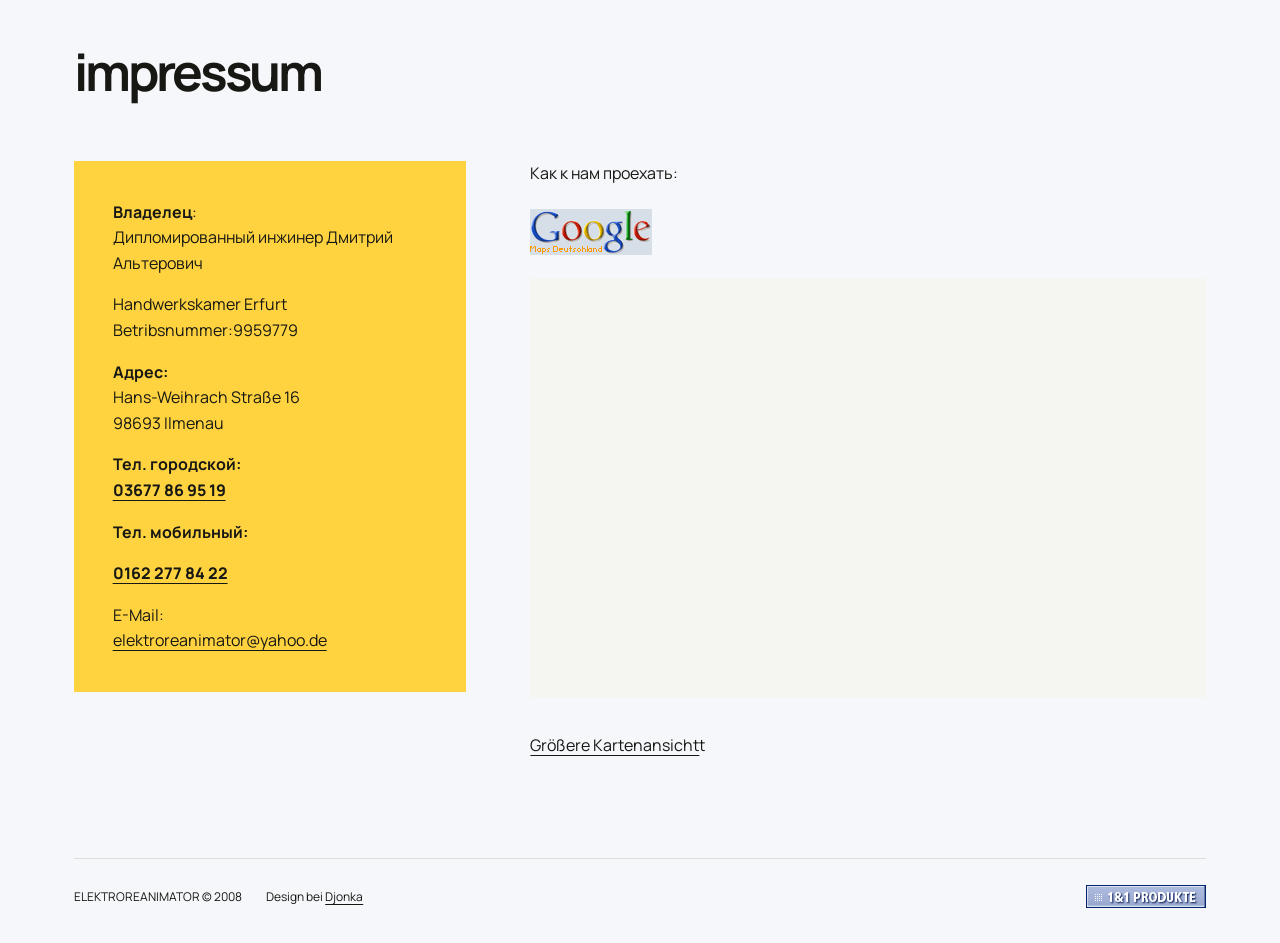
==== commit b83b22b0: "Use approved transparent artwork and highlight animations" ====
--- a/ru.html
+++ b/ru.html
@@ -5,7 +5,7 @@
   <meta name="viewport" content="width=device-width, initial-scale=1">
   <title>Elektroreanimator · Ilmenau</title>
   <script src="theme.js?v=9788b1c123"></script>
-  <link rel="stylesheet" href="style.css?v=ce71f2097f">
+  <link rel="stylesheet" href="style.css?v=958d593bf4">
   <link rel="icon" href="files/favicon.svg" type="image/svg+xml">
   <script src="background.js" defer></script>
 </head>
@@ -13,9 +13,32 @@
 <div class="frame">
   <header class="mast">
     <a class="wordmark" href="#start">
-      <span class="wordmark-banner">
-        <img src="files/elektroreanimator-logo-clean.jpg" width="1200" height="401" lang="de" alt="Elektroreanimator – Haushaltsgeräte Reparaturservice">
-      </span>
+      <svg class="wordmark-image" width="2172" height="260" viewBox="0 258 2172 260" role="img" aria-label="Elektroreanimator – Haushaltsgeräte Reparaturservice">
+        <defs>
+          <image id="logo-artwork" width="2172" height="724" href="files/elektroreanimator-wordmark.png"/>
+          <mask id="logo-mask" maskUnits="userSpaceOnUse" x="0" y="0" width="2172" height="724" mask-type="alpha">
+            <use href="#logo-artwork"/>
+          </mask>
+          <filter id="night-logo" color-interpolation-filters="sRGB">
+            <feComponentTransfer>
+              <feFuncR type="linear" slope=".51" intercept=".48"/>
+              <feFuncG type="linear" slope=".45" intercept=".54"/>
+              <feFuncB type="linear" slope=".38" intercept=".61"/>
+            </feComponentTransfer>
+          </filter>
+          <linearGradient id="logo-shine" x2="100%" y2="26%">
+            <stop offset="0" stop-color="#f2f9ff" stop-opacity="0"/>
+            <stop offset=".38" stop-color="#d5ecff" stop-opacity=".24"/>
+            <stop offset=".53" stop-color="#f8fbff" stop-opacity=".88"/>
+            <stop offset=".67" stop-color="#d5ecff" stop-opacity=".28"/>
+            <stop offset="1" stop-color="#f2f9ff" stop-opacity="0"/>
+          </linearGradient>
+        </defs>
+        <use class="logo-artwork" href="#logo-artwork"/>
+        <g mask="url(#logo-mask)">
+          <rect class="logo-sweep" x="-360" y="258" width="350" height="260" fill="url(#logo-shine)"/>
+        </g>
+      </svg>
     </a>
     <nav class="main-nav" aria-label="Навигация">
       <a href="#ueber-uns">информация о нас</a>
@@ -121,7 +144,25 @@
     <section class="section about" id="ueber-uns" aria-labelledby="about-title">
       <div class="about-heading">
         <h2 id="about-title">информация о нас</h2>
-        <figure class="about-figure"><img src="files/elektroreanimator-robot.gif" alt="" width="285" height="566" loading="lazy"></figure>
+        <figure class="about-figure">
+          <svg class="robot-image" width="957" height="1644" viewBox="0 0 957 1644" aria-hidden="true">
+            <defs>
+              <image id="robot-artwork" width="957" height="1644" href="files/elektroreanimator-robot.png"/>
+              <mask id="robot-mask" maskUnits="userSpaceOnUse" x="0" y="0" width="957" height="1644" mask-type="alpha">
+                <use href="#robot-artwork"/>
+              </mask>
+              <linearGradient id="robot-shine" x2="0%" y2="100%">
+                <stop offset="0" stop-color="#f2f9ff" stop-opacity="0"/>
+                <stop offset=".51" stop-color="#e2f1ff" stop-opacity=".29"/>
+                <stop offset="1" stop-color="#f2f9ff" stop-opacity="0"/>
+              </linearGradient>
+            </defs>
+            <use href="#robot-artwork"/>
+            <g mask="url(#robot-mask)">
+              <rect class="robot-sweep" x="0" y="-370" width="957" height="360" fill="url(#robot-shine)"/>
+            </g>
+          </svg>
+        </figure>
       </div>
       <article class="prose" data-source="RU/o nas.htm">
         <p>Фирма создана в апреле 2006г. и с тех пор оказывает 
--- a/style.css
+++ b/style.css
@@ -76,21 +76,17 @@
 .wordmark {
   display: grid; align-items: center; width: min(100%, clamp(440px, 36vw, 480px)); min-width: 0; min-height: 44px;
 }
-.wordmark-banner { position: relative; display: block; overflow: hidden; isolation: isolate; }
-.wordmark img {
-  display: block; width: 100%; height: auto; aspect-ratio: 8.48;
-  object-fit: cover; object-position: center 52.5%;
-}
-.wordmark-banner::after {
-  content: ""; position: absolute; inset: 0 auto 0 0; width: 27%;
-  pointer-events: none;
-  background: linear-gradient(106deg, transparent 8%, #9eb1c233 33%, #9eb1c2dd 50%, #9eb1c244 68%, transparent 94%);
-  mix-blend-mode: lighten;
-  animation: wordmark-flash 4s linear infinite;
-}
-@keyframes wordmark-flash {
-  0%, 50% { transform: translateX(-105%); }
-  100% { transform: translateX(380%); }
+.wordmark-image { display: block; width: 100%; height: auto; }
+[data-theme="dark"] .wordmark-image .logo-artwork { filter: url(#night-logo); }
+.logo-sweep { animation: logo-sweep 4s linear infinite; }
+.robot-sweep { animation: robot-sweep 7s ease-in-out infinite; }
+@keyframes logo-sweep {
+  0%, 46% { transform: translateX(0); }
+  80%, 100% { transform: translateX(2550px); }
+}
+@keyframes robot-sweep {
+  0%, 52% { transform: translateY(0); }
+  83%, 100% { transform: translateY(2020px); }
 }
 .main-nav { display: flex; justify-content: end; align-items: center; gap: clamp(12px, 1.8vw, 32px); font-size: 14px; }
 .main-nav a { text-decoration-color: transparent; }
@@ -184,7 +180,7 @@
 .prose p + p { margin-top: 1em; }
 .service-terms { margin-top: clamp(22px, 4vw, 44px); }
 .about-figure { margin-top: 32px; max-width: clamp(184px, 19vw, 232px); }
-.about-figure img { display: block; height: auto; }
+.robot-image { display: block; width: 100%; height: auto; }
 .request {
   background: var(--panel); padding: clamp(24px, 4vw, 60px);
   margin-top: clamp(36px, 6vw, 82px); border-bottom: 0;
@@ -241,7 +237,6 @@
 @media (prefers-reduced-motion: reduce) {
   html { scroll-behavior: auto; }
   body::before { transform: none; will-change: auto; }
-  .wordmark-banner::after { display: none; }
-  .about-figure { display: none; }
+  .logo-sweep, .robot-sweep { display: none; }
 }
 
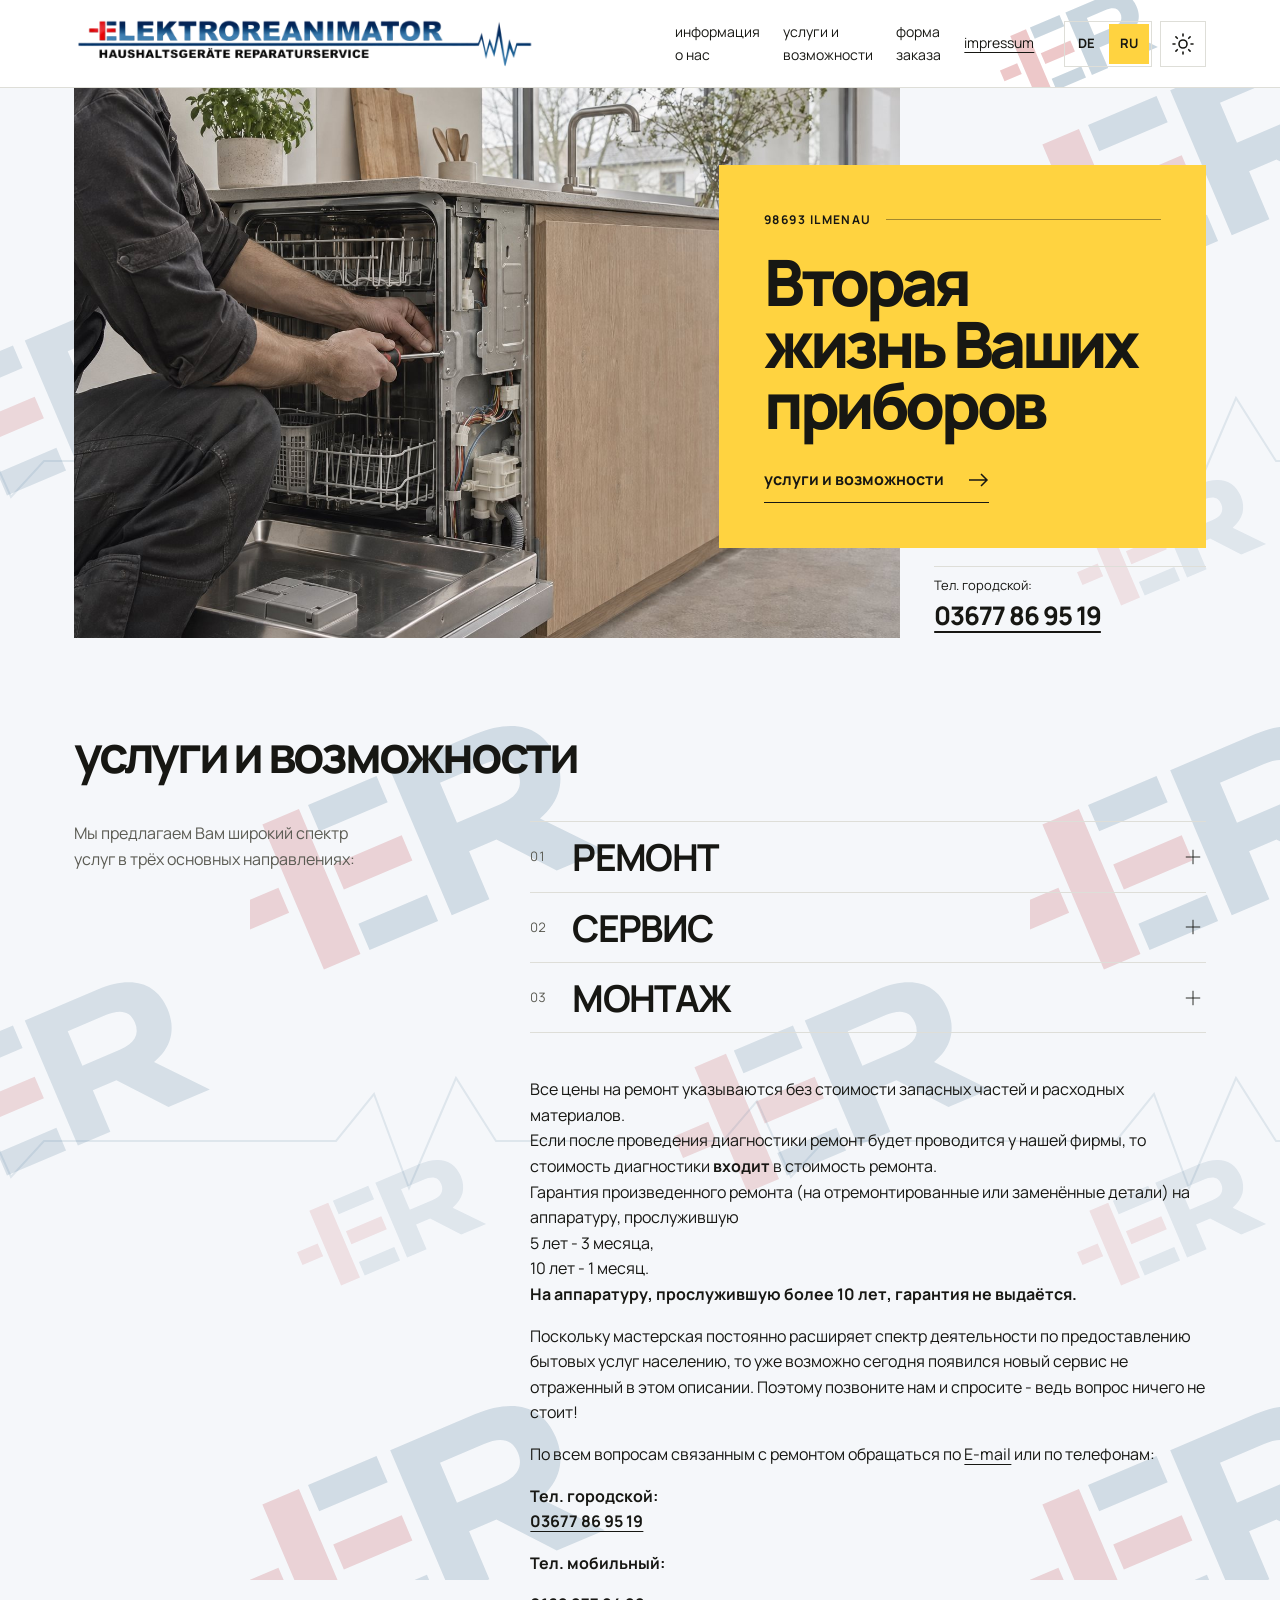
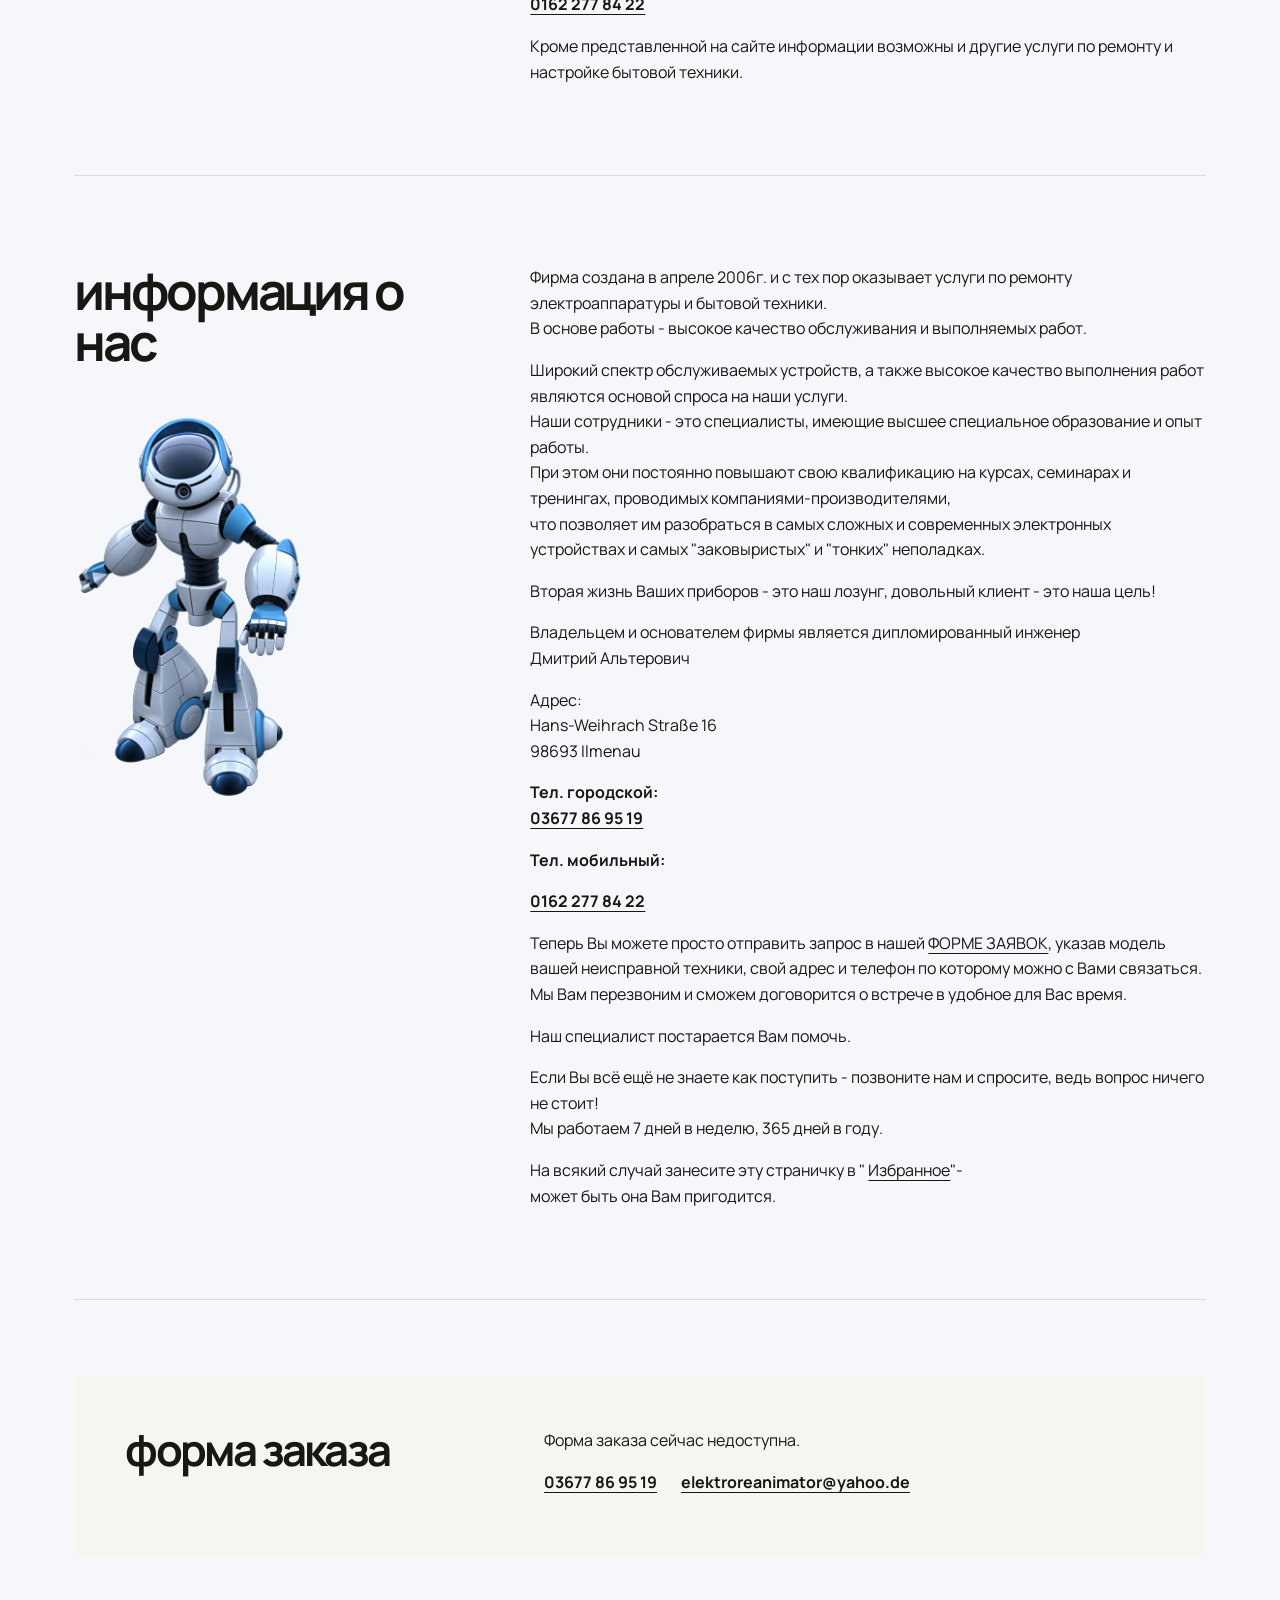
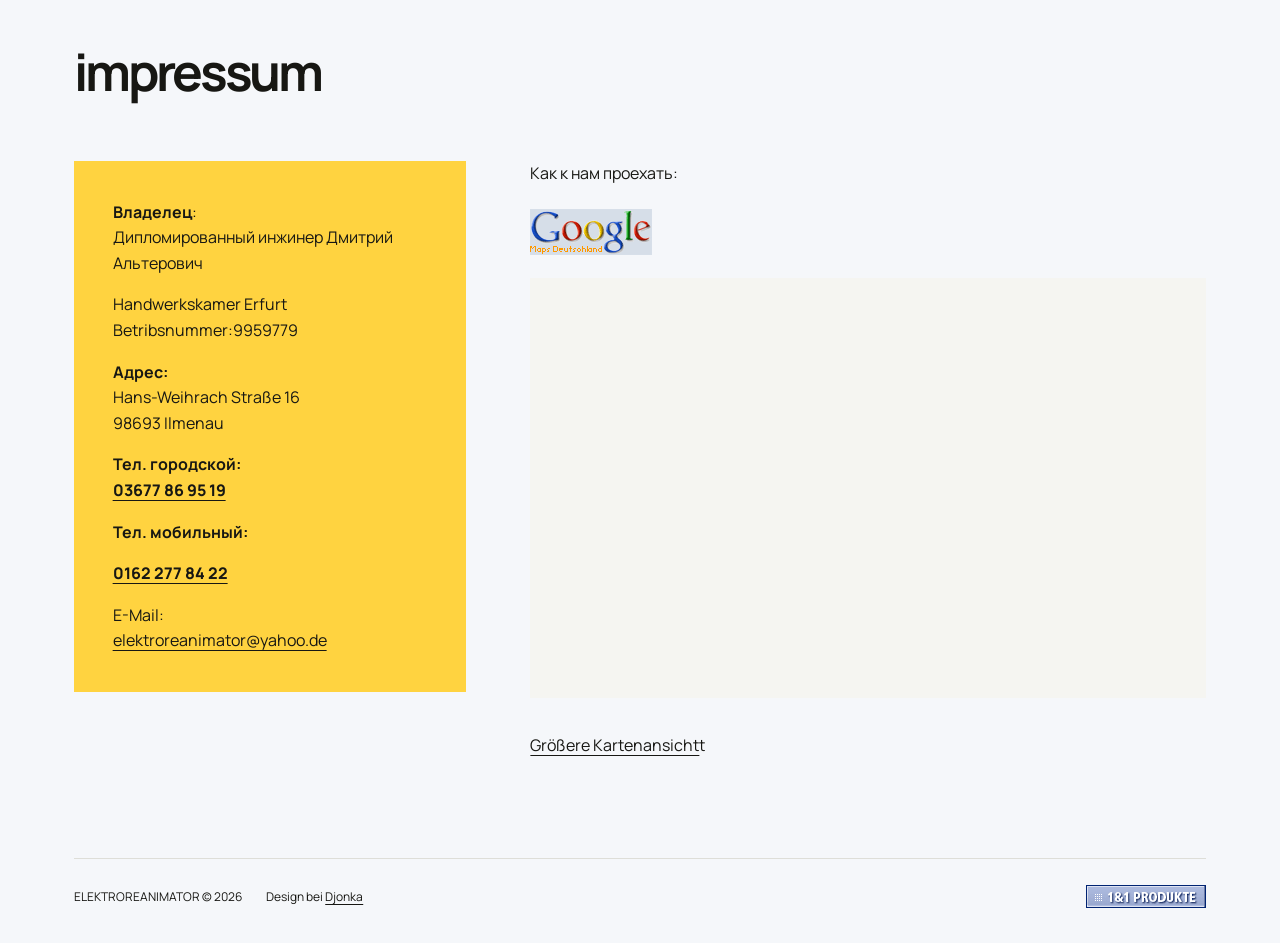
==== commit 7c90818e: "Update footer copyright year to 2026" ====
--- a/ru.html
+++ b/ru.html
@@ -244,7 +244,7 @@
   </main>
 
   <footer class="footer">
-    <span>ELEKTROREANIMATOR © 2008</span>
+    <span>ELEKTROREANIMATOR © 2026</span>
     <span lang="de">Design bei <a href="mailto:djonka_i@yahoo.com">Djonka</a></span>
     <a class="partner" href="http://www.profiseller.de/shop1/index.php3?ps_id=p8905449" target="_blank" rel="noopener"><img src="files/1und1.gif" width="120" height="23" alt="1&amp;1 Profiseller" loading="lazy"></a>
   </footer>
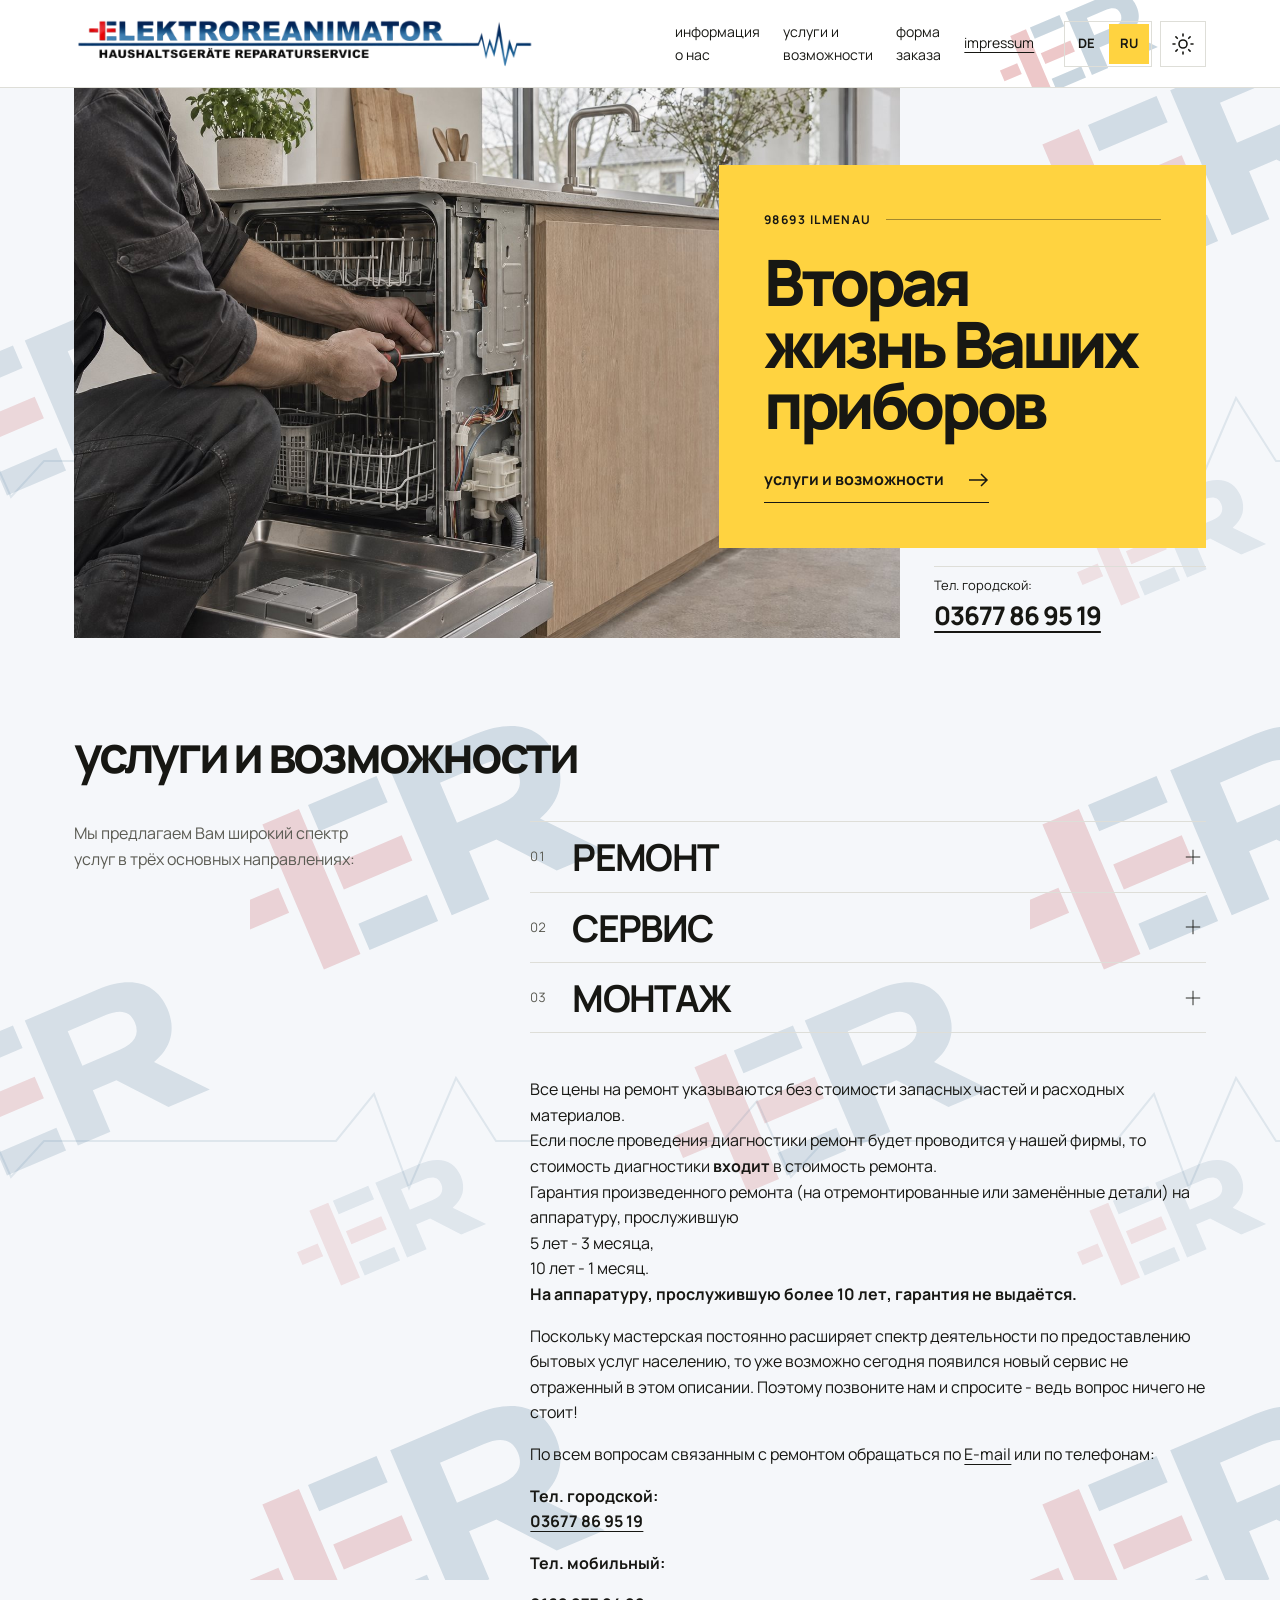
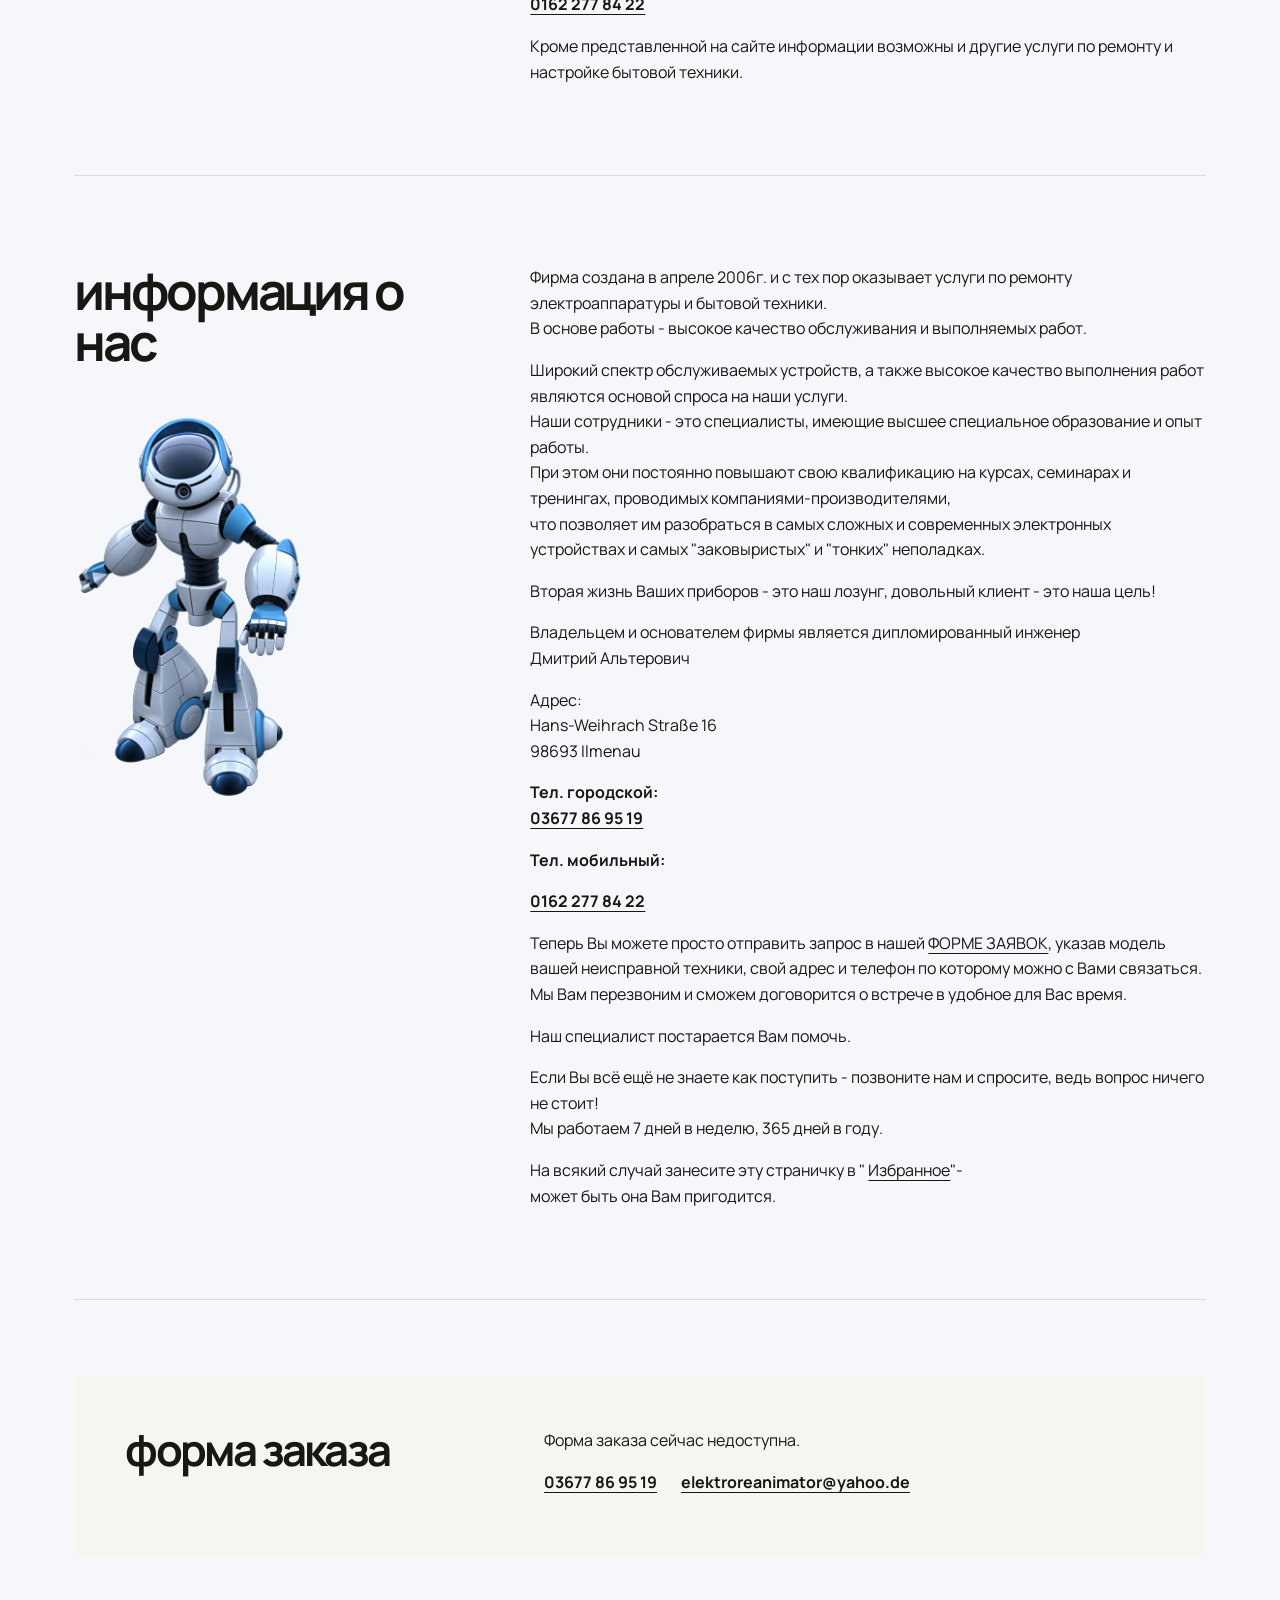
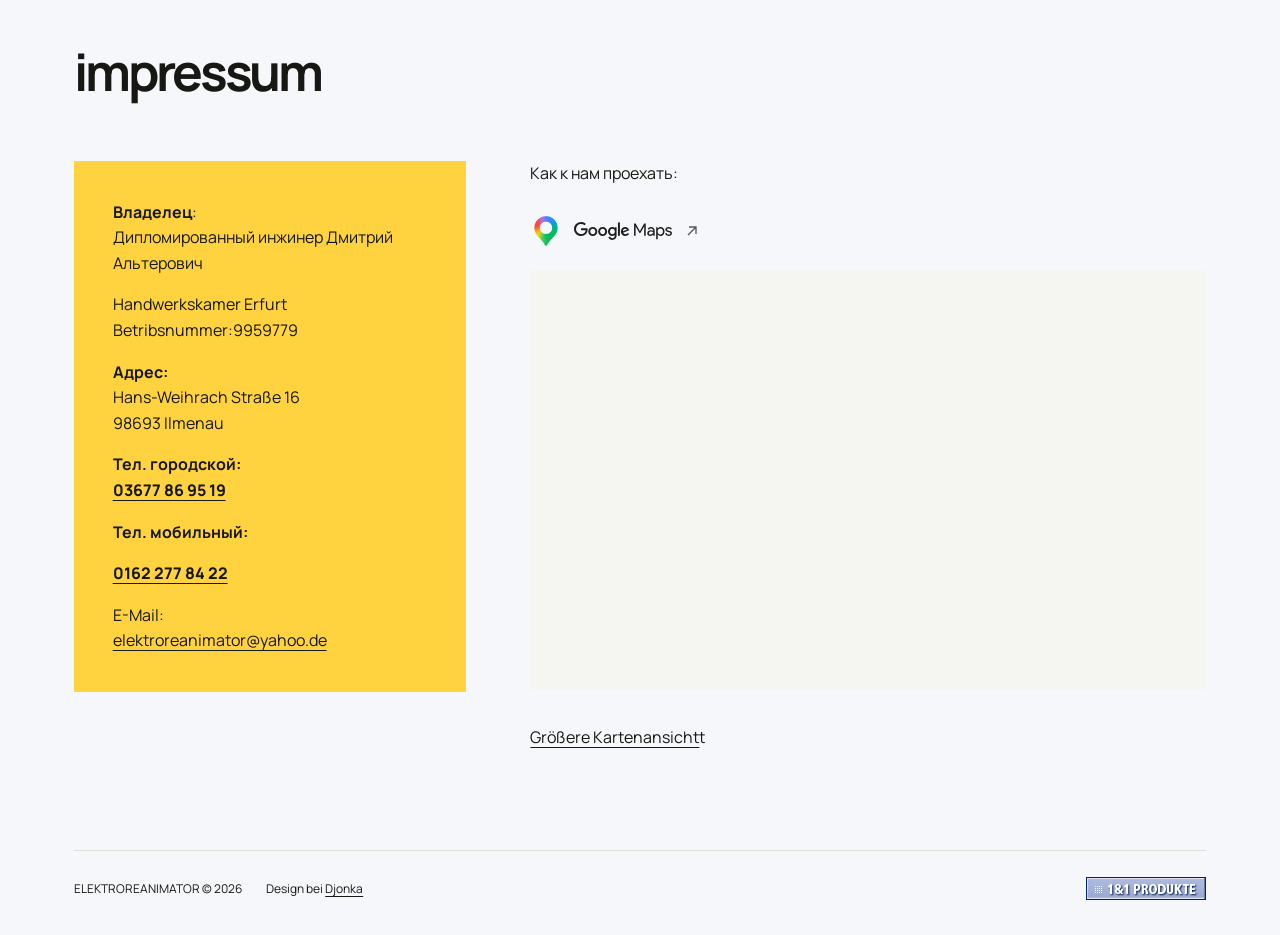
==== commit c3761926: "Refresh Google Maps link with a color pin and theme-aware logos" ====
--- a/ru.html
+++ b/ru.html
@@ -5,7 +5,7 @@
   <meta name="viewport" content="width=device-width, initial-scale=1">
   <title>Elektroreanimator · Ilmenau</title>
   <script src="theme.js?v=9788b1c123"></script>
-  <link rel="stylesheet" href="style.css?v=958d593bf4">
+  <link rel="stylesheet" href="style.css?v=89eddde14f">
   <link rel="icon" href="files/favicon.svg" type="image/svg+xml">
   <script src="background.js" defer></script>
 </head>
@@ -235,7 +235,13 @@
           <p>Как к нам проехать:</p>
           <p>
 <a href="https://maps.google.de/maps?f=l&amp;hl=de&amp;geocode=&amp;q=Hans-Weihrach+Strasse+16,&amp;ie=UTF8&amp;near=98693&amp;ll=50.680525,10.924358&amp;spn=0.009749,0.018883&amp;z=16" class="map-mark" target="_blank" rel="noopener">
-<img src="files/google-maps.gif" width="122" height="46" alt="Google Maps" loading="lazy"></a></p>
+  <img class="map-mark-pin" src="files/google-maps-pin.png" width="32" height="32" alt="" loading="lazy">
+  <img class="map-logo-light" src="files/google-maps-light.svg" width="98" height="18" alt="Google Maps" loading="lazy">
+  <img class="map-logo-dark" src="files/google-maps-dark.svg" width="98" height="18" alt="Google Maps" loading="lazy">
+  <svg class="map-mark-arrow" width="16" height="16" viewBox="0 0 16 16" fill="none" stroke="currentColor" stroke-width="1.35" aria-hidden="true">
+    <path d="M4 12 12 4M5 4h7v7"/>
+  </svg>
+</a></p>
 <p>
 <iframe src="https://maps.google.com/maps?q=Hans-Weihrach%20Stra%C3%9Fe%2016%2C%2098693%20Ilmenau&amp;output=embed" title="Как к нам проехать" width="600" height="450" loading="lazy" referrerpolicy="no-referrer"></iframe><br><a href="https://maps.google.de/maps?f=l&amp;hl=de&amp;geocode=&amp;q=Hans-Weihrach+Strasse+16,&amp;ie=UTF8&amp;near=98693&amp;mrt=kmlkmz&amp;ll=50.688628,10.924358&amp;spn=0.032626,0.051498&amp;z=13&amp;iwloc=A&amp;source=embed" class="map-link" target="_blank" rel="noopener">Größere Kartenansicht</a>t</p>
         </div>
--- a/style.css
+++ b/style.css
@@ -194,7 +194,14 @@
 .contact-pane { background: var(--yellow); padding: clamp(22px, 3vw, 50px); min-width: 0; }
 .contact-pane .phone { font-weight: 750; }
 .directions { min-width: 0; }
-.directions .map-mark { display: inline-flex; align-items: center; min-height: 44px; margin-top: 6px; }
+.directions .map-mark {
+  display: inline-flex; align-items: center; gap: 12px; min-height: 44px; margin-top: 6px;
+}
+.map-mark-pin { flex: none; }
+.map-mark .map-logo-dark, [data-theme="dark"] .map-mark .map-logo-light { display: none; }
+[data-theme="dark"] .map-mark .map-logo-dark { display: block; }
+.map-mark-arrow { opacity: .7; }
+.map-mark:hover .map-mark-arrow, .map-mark:focus-visible .map-mark-arrow { opacity: 1; }
 .directions iframe { display: block; width: 100%; height: auto; aspect-ratio: 4/3; max-height: 420px; border: 0; background: var(--panel); }
 .map-link { display: inline-flex; align-items: center; min-height: 44px; }
 .footer {
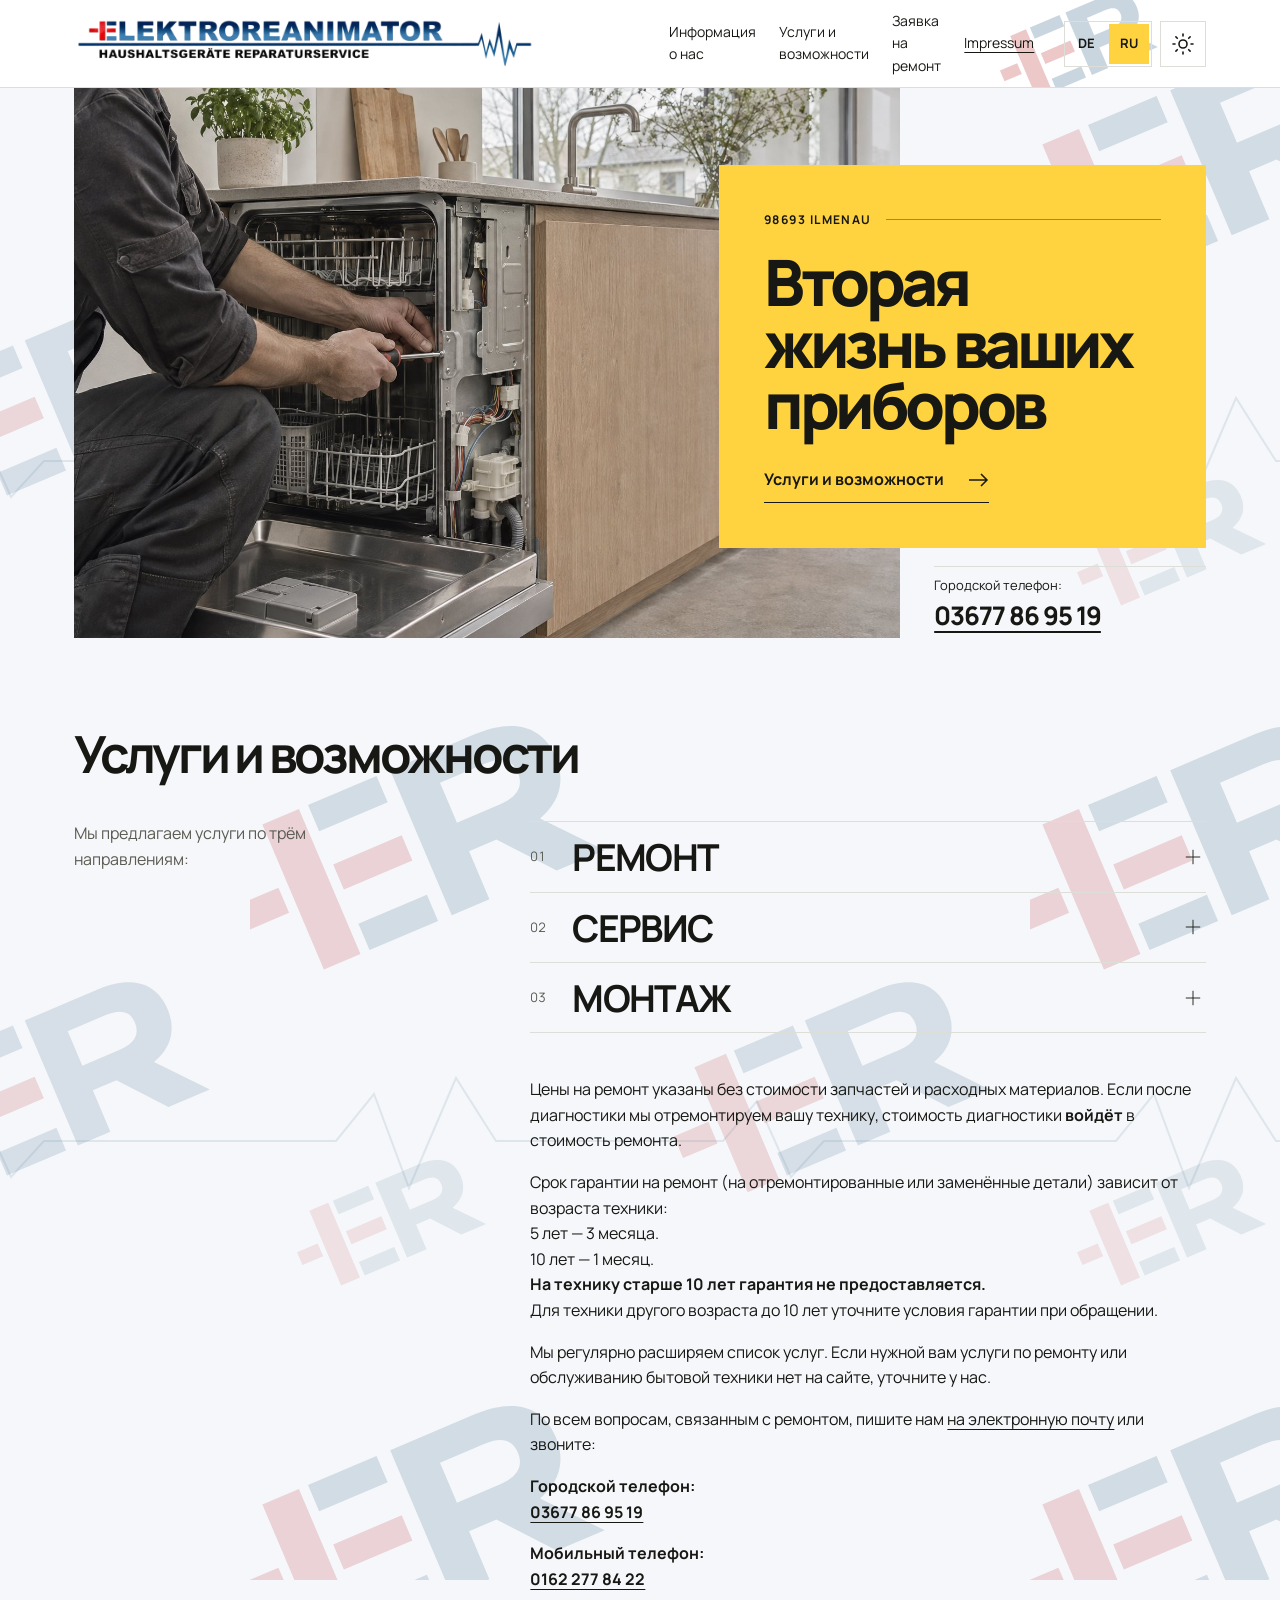
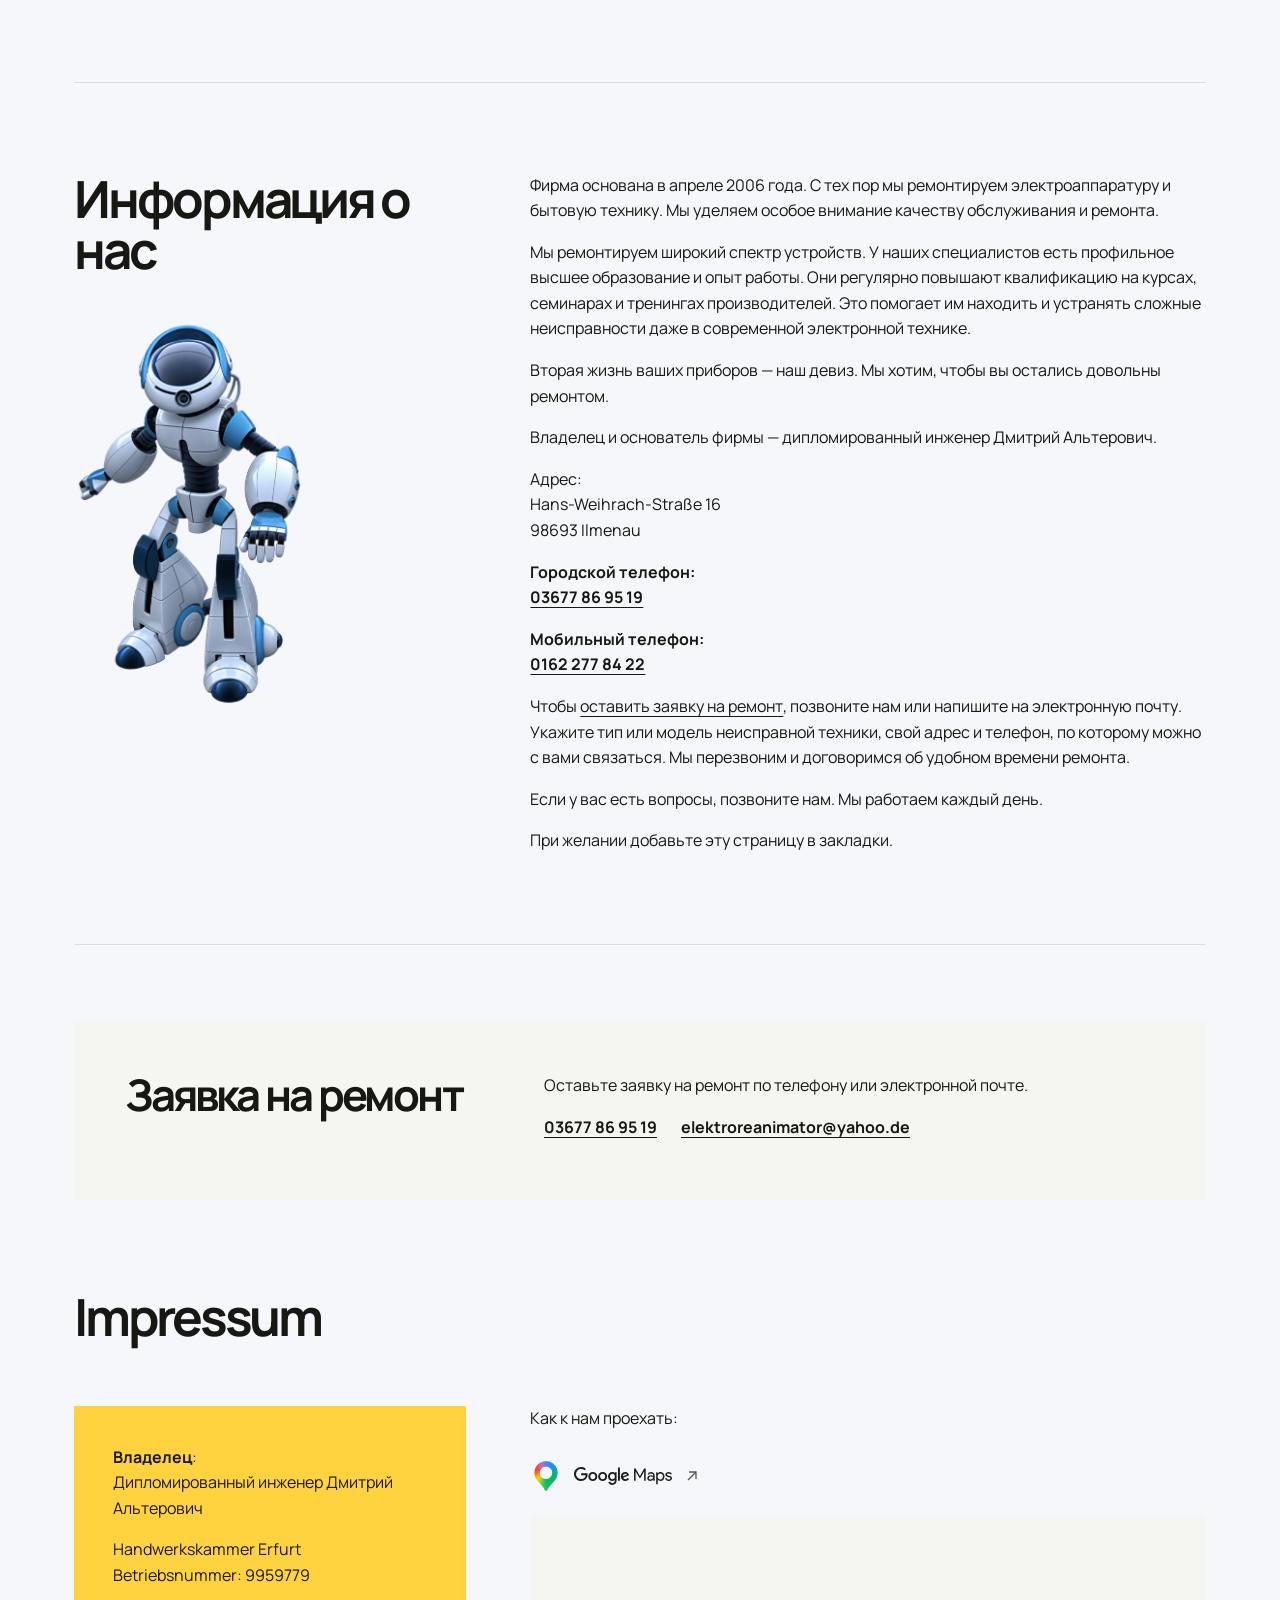
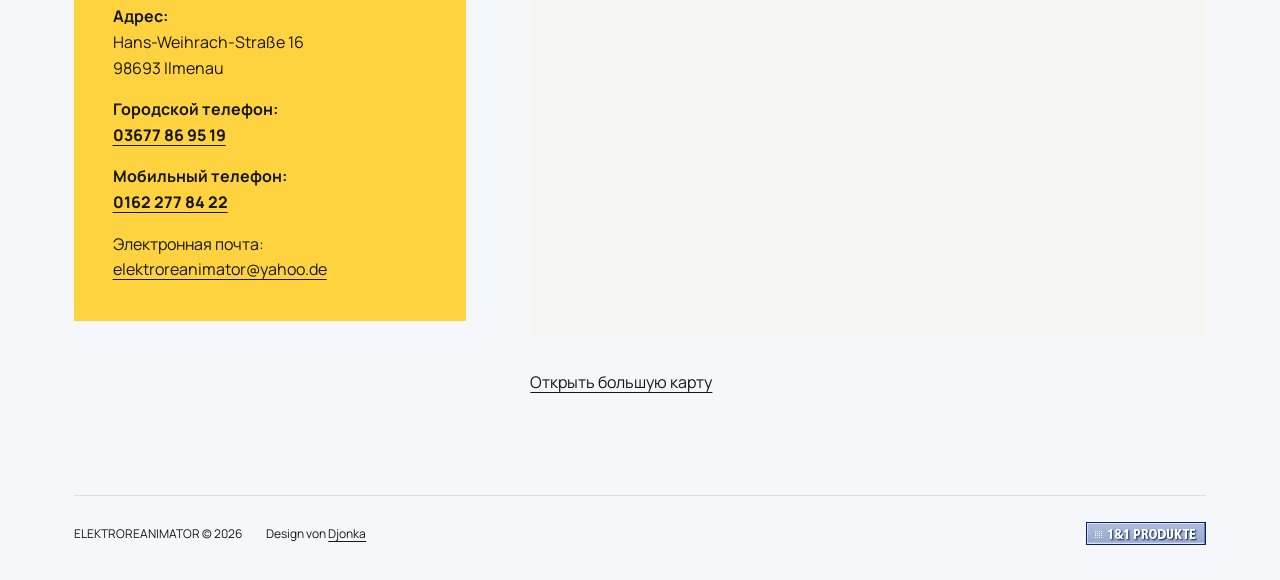
==== commit ee7443d2: "Proofread German and Russian website copy" ====
--- a/ru.html
+++ b/ru.html
@@ -41,10 +41,10 @@
       </svg>
     </a>
     <nav class="main-nav" aria-label="Навигация">
-      <a href="#ueber-uns">информация о нас</a>
-      <a href="#dienstleistungen">услуги и возможности</a>
-      <a href="#anfrage">форма заказа</a>
-      <a href="#impressum">impressum</a>
+      <a href="#ueber-uns">Информация о нас</a>
+      <a href="#dienstleistungen">Услуги и возможности</a>
+      <a href="#anfrage">Заявка на ремонт</a>
+      <a href="#impressum">Impressum</a>
     </nav>
     <div class="mast-controls">
       <nav class="languages" aria-label="Язык">
@@ -69,73 +69,64 @@
            sizes="(max-width: 760px) 89vw, (max-width: 1700px) 65vw, 1084px" width="1536" height="1024" alt="Ремонт посудомоечной машины на кухне" fetchpriority="high">
       <div class="hero-copy">
         <p class="locator">98693 Ilmenau</p>
-        <h1 id="title"><span>Вторая</span> <span>жизнь Ваших</span> <span>приборов</span></h1>
-        <a class="action" href="#dienstleistungen">услуги и возможности <svg width="21" height="14" viewBox="0 0 21 14" fill="none" aria-hidden="true"><path d="M1 7h18m-6-6 6 6-6 6" stroke="currentColor" stroke-width="1.5"/></svg></a>
+        <h1 id="title"><span>Вторая</span> <span>жизнь ваших</span> <span>приборов</span></h1>
+        <a class="action" href="#dienstleistungen">Услуги и возможности <svg width="21" height="14" viewBox="0 0 21 14" fill="none" aria-hidden="true"><path d="M1 7h18m-6-6 6 6-6 6" stroke="currentColor" stroke-width="1.5"/></svg></a>
       </div>
-      <div class="photo-note"><span>Тел. городской:</span><a href="tel:+493677869519">03677 86 95 19</a></div>
+      <div class="photo-note"><span>Городской телефон:</span><a href="tel:+493677869519">03677 86 95 19</a></div>
     </section>
 
     <section class="section services" id="dienstleistungen" aria-labelledby="services-title">
-      <h2 id="services-title">услуги и возможности</h2>
+      <h2 id="services-title">Услуги и возможности</h2>
       <article class="services-content" data-source="RU/uslugi.htm">
-        <div class="services-intro"><p>Мы предлагаем Вам широкий спектр услуг в трёх основных направлениях:</p></div>
+        <div class="services-intro"><p>Мы предлагаем услуги по трём направлениям:</p></div>
         <div class="services-main">
           <details>
               <summary data-number="01"><strong>РЕМОНТ</strong><svg viewBox="0 0 20 20" fill="none" stroke="currentColor" aria-hidden="true"><path d="M2 10h16"/><path class="vertical" d="M10 2v16"/></svg></summary>
-              <div class="service-copy prose"><p>Ремонт офисной и мелкой бытовой техники<br>
-   (кофеварки, микроволновые печи, ксероксы, 
-принтеры ...);<br>
+              <div class="service-copy prose"><p>Ремонт офисной и мелкой бытовой техники (кофеварок, микроволновых печей, копировальных аппаратов, принтеров и другой техники);<br>
 Ремонт пылесосов;<br>
 Ремонт посудомоечных машин;<br>
 Ремонт стиральных машин;<br>
 Ремонт сушильных машин;<br>
-Ремонт аудио и видео техники:<br>
-   - Телевизоров;<br>
-   - Видеокамер;<br>
-   - DVD плейеров;<br>
-   - Музыкальных центров;<br>
-   - Видеомагнитофонов и плееров;<br>
-   - Плазменных панелей и LCD - телевизоров;<br>
-Ремонт аппаратуры спутникового и кабельного TV</p></div>
+Ремонт аудио- и видеотехники:<br>
+   — телевизоров;<br>
+   — видеокамер;<br>
+   — DVD-плееров;<br>
+   — музыкальных центров;<br>
+   — видеомагнитофонов и плееров;<br>
+   — плазменных панелей и ЖК-телевизоров;<br>
+Ремонт оборудования для спутникового и кабельного телевидения.</p></div>
             </details>
             <details>
               <summary data-number="02"><strong>СЕРВИС</strong><svg viewBox="0 0 20 20" fill="none" stroke="currentColor" aria-hidden="true"><path d="M2 10h16"/><path class="vertical" d="M10 2v16"/></svg></summary>
-              <div class="service-copy prose"><p>Диагностика<br>
-Выезд мастера на дом к заказчику (возможен выезд к заказчику в день обращения);<br>
-Консультации, рекомендации и помощь в преобретении техники;<br>
-Помощь при продаже техники</p></div>
+              <div class="service-copy prose"><p>Диагностика;<br>
+Выезд мастера на дом, по договорённости — в день принятия заказа;<br>
+Консультации и помощь в приобретении техники;<br>
+Помощь в продаже техники.</p></div>
             </details>
             <details>
               <summary data-number="03"><strong>МОНТАЖ</strong><svg viewBox="0 0 20 20" fill="none" stroke="currentColor" aria-hidden="true"><path d="M2 10h16"/><path class="vertical" d="M10 2v16"/></svg></summary>
               <div class="service-copy prose"><p>Установка и подключение стиральных машин;<br>
 Установка и подключение посудомоечных машин;<br>
-Установка и подключение сушильных машин машин;<br>
+Установка и подключение сушильных машин;<br>
 Установка и подключение электрических кухонных плит;<br>
-Подключение компьютера (и переферии)</p></div>
+Подключение компьютеров и периферии.</p></div>
             </details>
           <div class="service-terms prose">
-            <p>Все цены на ремонт указываются без стоимости запасных частей и расходных 
-материалов.<br>
-Если после проведения диагностики ремонт будет проводится у нашей фирмы, то 
-стоимость диагностики <strong>входит</strong> в стоимость ремонта.<br>
-Гарантия произведенного ремонта (на отремонтированные или заменённые детали) на 
-аппаратуру, прослужившую<br>
-5 лет - 3 месяца,<br>
-10 лет - 1 месяц.<br>
-<strong>На аппаратуру, прослужившую более 10 лет, 
-гарантия не выдаётся.</strong></p>
-<p>Поскольку мастерская постоянно расширяет спектр деятельности по предоставлению 
-бытовых услуг населению, то уже возможно сегодня появился новый сервис не 
-отраженный в этом описании. Поэтому позвоните нам и спросите - ведь вопрос 
-ничего не стоит!</p>
-<p>По всем вопросам связанным с ремонтом обращаться по 
-<a href="mailto:elektroreanimator@yahoo.de">E-mail</a> или по телефонам:</p>
-<p><strong>Тел. городской</strong><strong>:</strong><br>
-<strong><a class="phone" href="tel:+493677869519">03677 86 95 19</a></strong></p>
-<p><strong>Тел. мобильный:</strong><br></p>
-<p><strong><a class="phone" href="tel:+491622778422">0162 277 84 22</a></strong></p>
-<p>Кроме представленной на сайте информации возможны и другие услуги по ремонту и 
-настройке бытовой техники.</p>
+            <p>Цены на ремонт указаны без стоимости запчастей и расходных материалов. Если после диагностики мы отремонтируем вашу технику, стоимость диагностики <strong>войдёт</strong> в стоимость ремонта.</p>
+            <p>Срок гарантии на ремонт (на отремонтированные или заменённые детали) зависит от возраста техники:<br>
+              5 лет — 3 месяца.<br>
+              10 лет — 1 месяц.<br>
+              <strong>На технику старше 10 лет гарантия не предоставляется.</strong><br>
+              Для техники другого возраста до 10 лет уточните условия гарантии при обращении.
+            </p>
+            <p>Мы регулярно расширяем список услуг. Если нужной вам услуги по ремонту или обслуживанию бытовой техники нет на сайте, уточните у нас.</p>
+            <p>По всем вопросам, связанным с ремонтом, пишите нам <a href="mailto:elektroreanimator@yahoo.de">на электронную почту</a> или звоните:</p>
+            <p><strong>Городской телефон:</strong><br>
+              <strong><a class="phone" href="tel:+493677869519">03677 86 95 19</a></strong>
+            </p>
+            <p><strong>Мобильный телефон:</strong><br>
+              <strong><a class="phone" href="tel:+491622778422">0162 277 84 22</a></strong>
+            </p>
           </div>
         </div>
       </article>
@@ -143,7 +134,7 @@
 
     <section class="section about" id="ueber-uns" aria-labelledby="about-title">
       <div class="about-heading">
-        <h2 id="about-title">информация о нас</h2>
+        <h2 id="about-title">Информация о нас</h2>
         <figure class="about-figure">
           <svg class="robot-image" width="957" height="1644" viewBox="0 0 957 1644" aria-hidden="true">
             <defs>
@@ -165,76 +156,55 @@
         </figure>
       </div>
       <article class="prose" data-source="RU/o nas.htm">
-        <p>Фирма создана в апреле 2006г. и с тех пор оказывает 
-услуги по ремонту электроаппаратуры и бытовой техники.<br>
-В основе работы - высокое качество обслуживания и выполняемых работ.</p>
-<p>Широкий спектр обслуживаемых устройств, а также высокое качество выполнения 
-работ являются основой спроса на наши услуги.<br>
-Наши сотрудники - это специалисты, имеющие высшее специальное образование и опыт 
-работы.<br>
-При этом они постоянно повышают свою квалификацию на курсах, семинарах и 
-тренингах, проводимых компаниями-производителями,<br>
-что позволяет им разобраться в самых сложных и современных электронных 
-устройствах и самых "заковыристых" и "тонких" неполадках.</p>
-<p>Вторая жизнь Ваших приборов - это наш лозунг, довольный клиент - это наша цель!</p>
-<p>Владельцем и основателем фирмы является дипломированный инженер<br>
-Дмитрий Альтерович</p>
+        <p>Фирма основана в апреле 2006 года. С тех пор мы ремонтируем электроаппаратуру и бытовую технику. Мы уделяем особое внимание качеству обслуживания и ремонта.</p>
+        <p>Мы ремонтируем широкий спектр устройств. У наших специалистов есть профильное высшее образование и опыт работы. Они регулярно повышают квалификацию на курсах, семинарах и тренингах производителей. Это помогает им находить и устранять сложные неисправности даже в современной электронной технике.</p>
+        <p>Вторая жизнь ваших приборов — наш девиз. Мы хотим, чтобы вы остались довольны ремонтом.</p>
+        <p>Владелец и основатель фирмы — дипломированный инженер Дмитрий Альтерович.</p>
 <p>Адрес: <br>
-Hans-Weihrach Straße 16<br>
+Hans-Weihrach-Straße 16<br>
 98693 Ilmenau</p>
-<p><strong>Тел. городской</strong><strong>:</strong><br>
+<p><strong>Городской телефон:</strong><br>
 <strong><a class="phone" href="tel:+493677869519">03677 86 95 19</a></strong></p>
-<p><strong>Тел. мобильный:</strong><br></p>
-<p><strong><a class="phone" href="tel:+491622778422">0162 277 84 22</a></strong></p>
-<p>Теперь Вы можете просто отправить запрос в нашей 
-<a href="#anfrage">ФОРМЕ ЗАЯВОК</a>, указав модель 
-вашей неисправной техники, свой адрес и телефон по которому можно с Вами 
-связаться. Мы Вам перезвоним и сможем договорится о встрече в удобное для Вас 
-время.</p>
-<p>Наш специалист постарается Вам помочь.</p>
-<p>Если Вы всё ещё не знаете как поступить - позвоните нам и спросите, ведь вопрос 
-ничего не стоит!<br>
-Мы работаем 7 дней в неделю, 365 дней в году.</p>
-<p>На всякий случай занесите эту страничку в "
-<a href="http://elektror.ucoz.ru/">Избранное</a>"-<br>
-может быть она Вам пригодится.</p>
+<p><strong>Мобильный телефон:</strong><br>
+<strong><a class="phone" href="tel:+491622778422">0162 277 84 22</a></strong></p>
+        <p>Чтобы <a href="#anfrage">оставить заявку на ремонт</a>, позвоните нам или напишите на электронную почту. Укажите тип или модель неисправной техники, свой адрес и телефон, по которому можно с вами связаться. Мы перезвоним и договоримся об удобном времени ремонта.</p>
+        <p>Если у вас есть вопросы, позвоните нам. Мы работаем каждый день.</p>
+        <p>При желании добавьте эту страницу в закладки.</p>
       </article>
     </section>
 
     <section class="section request" id="anfrage" aria-labelledby="request-title">
-      <h2 id="request-title">форма заказа</h2>
+      <h2 id="request-title">Заявка на ремонт</h2>
       <div class="prose">
-        <p>Форма заказа сейчас недоступна.</p>
+        <p>Оставьте заявку на ремонт по телефону или электронной почте.</p>
         <div class="request-links"><a href="tel:+493677869519">03677 86 95 19</a><a href="mailto:elektroreanimator@yahoo.de">elektroreanimator@yahoo.de</a></div>
       </div>
     </section>
 
     <section class="section contact" id="impressum" aria-labelledby="contact-title">
-      <h2 id="contact-title">impressum</h2>
+      <h2 id="contact-title">Impressum</h2>
       <article class="contact-body" data-source="RU/impressium_ru.htm">
         <div class="contact-pane">
           <div class="prose">
             <p><strong>Владелец</strong>:<br>
-Дипломированный инжинер
-Дмитрий Альтерович</p>
-<p>Handwerkskamer 
-Erfurt<br>
-Betribsnummer:9959779</p>
+Дипломированный инженер Дмитрий Альтерович</p>
+<p>Handwerkskammer Erfurt<br>
+Betriebsnummer: 9959779</p>
 <p><strong>Адрес: </strong><br>
-Hans-Weihrach Straße 16<br>
+Hans-Weihrach-Straße 16<br>
 98693 Ilmenau</p>
-<p><strong>Тел. городской</strong><strong>:</strong><br>
+<p><strong>Городской телефон:</strong><br>
 <strong><a class="phone" href="tel:+493677869519">03677 86 95 19</a></strong></p>
-<p><strong>Тел. мобильный:</strong><br></p>
-<p><strong><a class="phone" href="tel:+491622778422">0162 277 84 22</a></strong></p>
-<p>E-Mail:<br>
+<p><strong>Мобильный телефон:</strong><br>
+<strong><a class="phone" href="tel:+491622778422">0162 277 84 22</a></strong></p>
+<p>Электронная почта:<br>
 <a href="mailto:elektroreanimator@yahoo.de">elektroreanimator@yahoo.de</a></p>
           </div>
         </div>
         <div class="directions prose">
           <p>Как к нам проехать:</p>
           <p>
-<a href="https://maps.google.de/maps?f=l&amp;hl=de&amp;geocode=&amp;q=Hans-Weihrach+Strasse+16,&amp;ie=UTF8&amp;near=98693&amp;ll=50.680525,10.924358&amp;spn=0.009749,0.018883&amp;z=16" class="map-mark" target="_blank" rel="noopener">
+<a href="https://maps.google.de/maps?f=l&amp;hl=de&amp;geocode=&amp;q=Hans-Weihrach-Strasse+16,&amp;ie=UTF8&amp;near=98693&amp;ll=50.680525,10.924358&amp;spn=0.009749,0.018883&amp;z=16" class="map-mark" target="_blank" rel="noopener">
   <img class="map-mark-pin" src="files/google-maps-pin.png" width="32" height="32" alt="" loading="lazy">
   <img class="map-logo-light" src="files/google-maps-light.svg" width="98" height="18" alt="Google Maps" loading="lazy">
   <img class="map-logo-dark" src="files/google-maps-dark.svg" width="98" height="18" alt="Google Maps" loading="lazy">
@@ -243,7 +213,7 @@
   </svg>
 </a></p>
 <p>
-<iframe src="https://maps.google.com/maps?q=Hans-Weihrach%20Stra%C3%9Fe%2016%2C%2098693%20Ilmenau&amp;output=embed" title="Как к нам проехать" width="600" height="450" loading="lazy" referrerpolicy="no-referrer"></iframe><br><a href="https://maps.google.de/maps?f=l&amp;hl=de&amp;geocode=&amp;q=Hans-Weihrach+Strasse+16,&amp;ie=UTF8&amp;near=98693&amp;mrt=kmlkmz&amp;ll=50.688628,10.924358&amp;spn=0.032626,0.051498&amp;z=13&amp;iwloc=A&amp;source=embed" class="map-link" target="_blank" rel="noopener">Größere Kartenansicht</a>t</p>
+<iframe src="https://maps.google.com/maps?q=Hans-Weihrach-Stra%C3%9Fe%2016%2C%2098693%20Ilmenau&amp;output=embed" title="Как к нам проехать" width="600" height="450" loading="lazy" referrerpolicy="no-referrer"></iframe><br><a href="https://maps.google.de/maps?f=l&amp;hl=de&amp;geocode=&amp;q=Hans-Weihrach-Strasse+16,&amp;ie=UTF8&amp;near=98693&amp;mrt=kmlkmz&amp;ll=50.688628,10.924358&amp;spn=0.032626,0.051498&amp;z=13&amp;iwloc=A&amp;source=embed" class="map-link" target="_blank" rel="noopener">Открыть большую карту</a></p>
         </div>
       </article>
     </section>
@@ -251,7 +221,7 @@
 
   <footer class="footer">
     <span>ELEKTROREANIMATOR © 2026</span>
-    <span lang="de">Design bei <a href="mailto:djonka_i@yahoo.com">Djonka</a></span>
+    <span lang="de">Design von <a href="mailto:djonka_i@yahoo.com">Djonka</a></span>
     <a class="partner" href="http://www.profiseller.de/shop1/index.php3?ps_id=p8905449" target="_blank" rel="noopener"><img src="files/1und1.gif" width="120" height="23" alt="1&amp;1 Profiseller" loading="lazy"></a>
   </footer>
 </div>
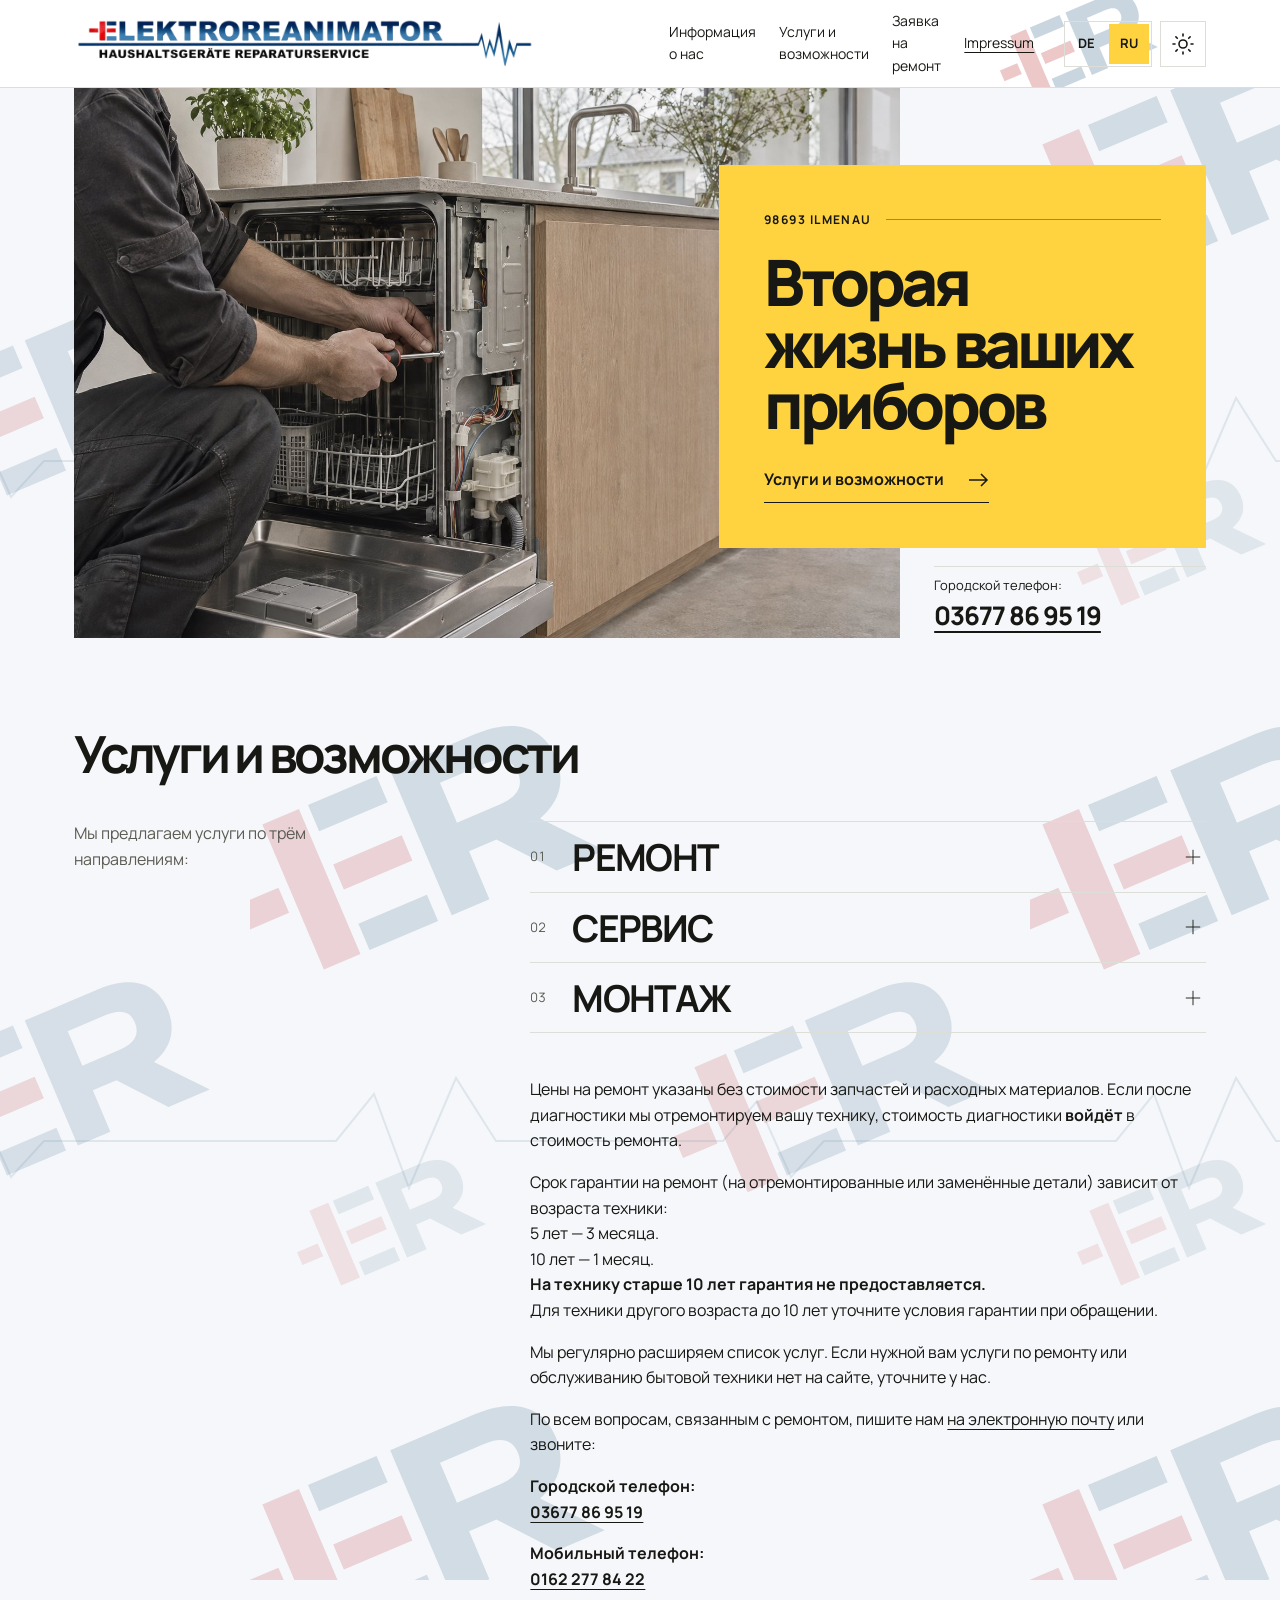
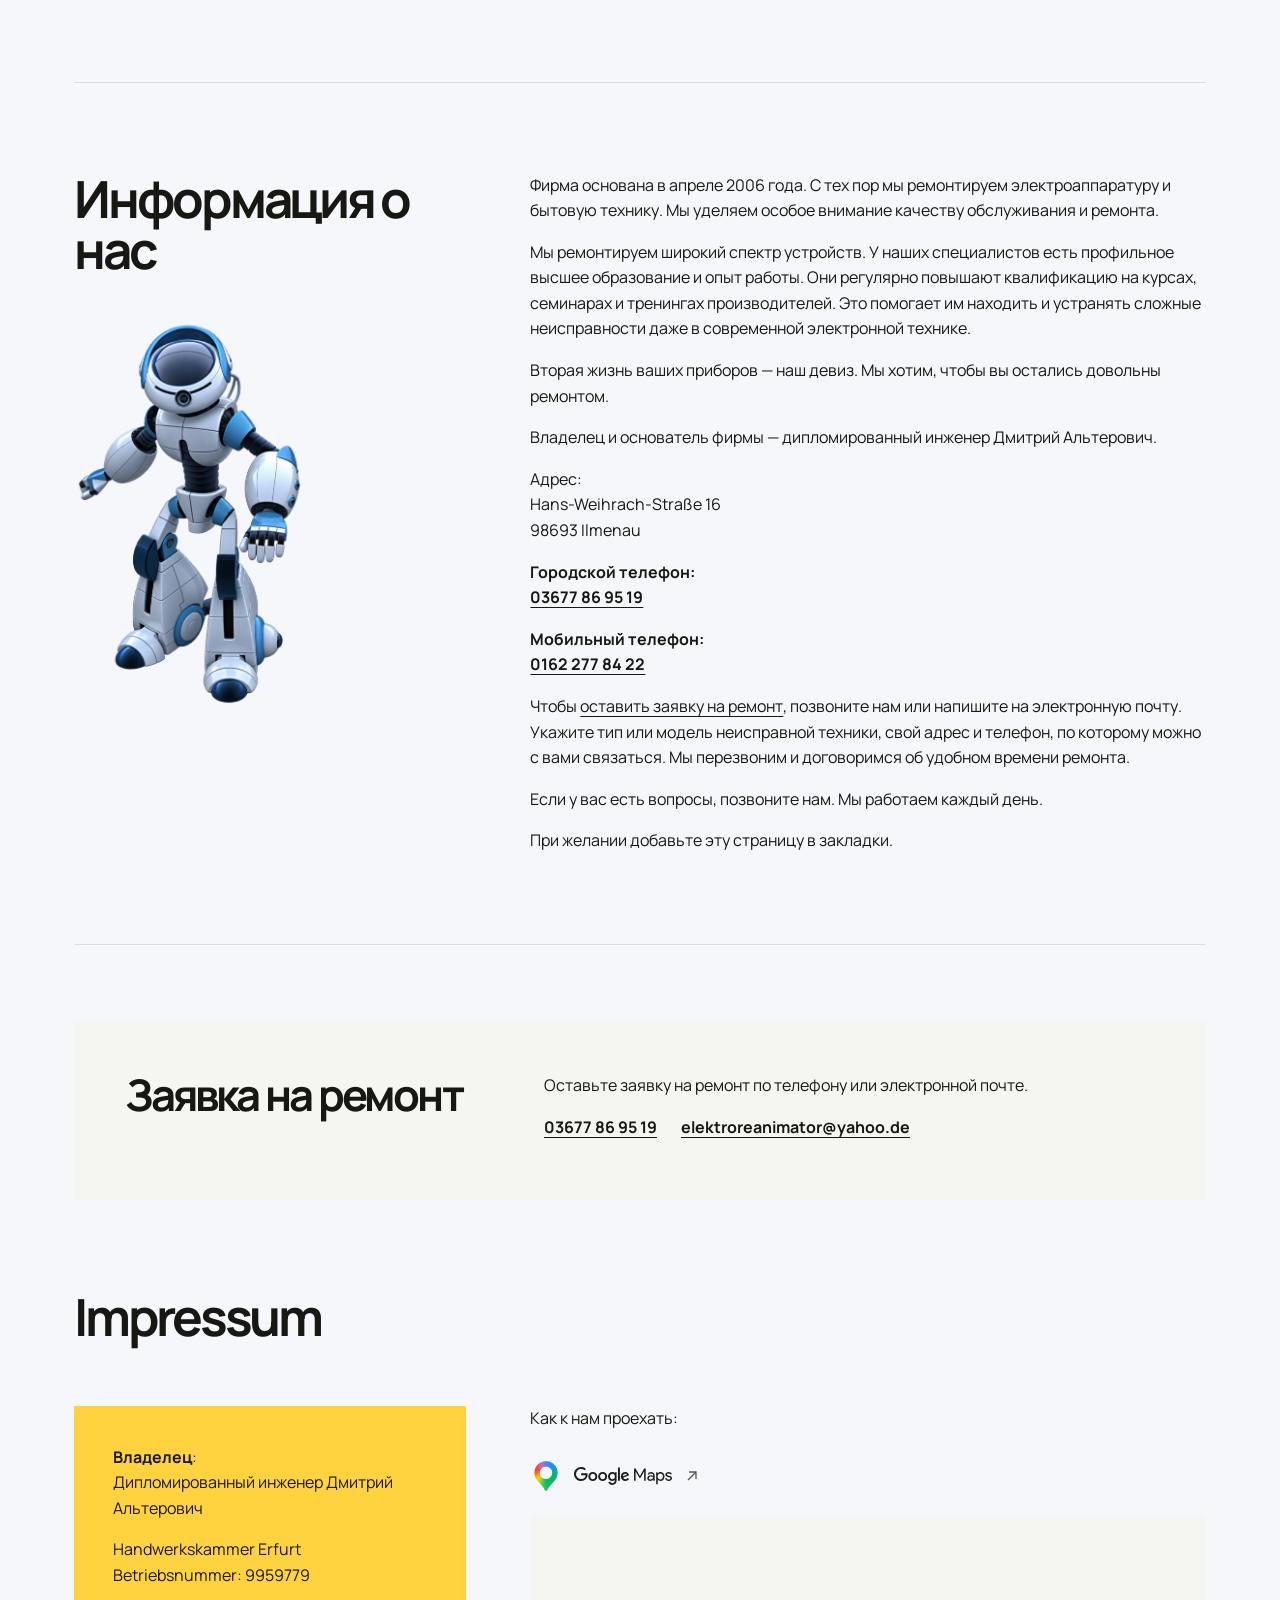
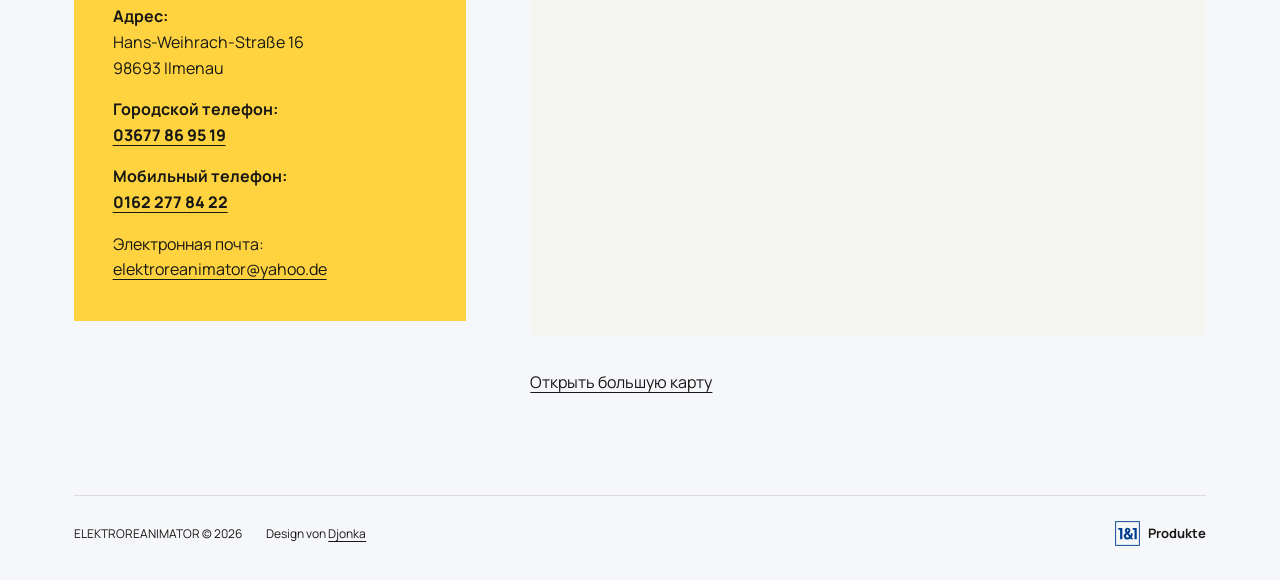
==== commit 5f5a439c: "Refresh footer 1&1 mark and remove unused banner" ====
--- a/ru.html
+++ b/ru.html
@@ -5,7 +5,7 @@
   <meta name="viewport" content="width=device-width, initial-scale=1">
   <title>Elektroreanimator · Ilmenau</title>
   <script src="theme.js?v=9788b1c123"></script>
-  <link rel="stylesheet" href="style.css?v=89eddde14f">
+  <link rel="stylesheet" href="style.css?v=fa2f692451">
   <link rel="icon" href="files/favicon.svg" type="image/svg+xml">
   <script src="background.js" defer></script>
 </head>
@@ -222,7 +222,13 @@
   <footer class="footer">
     <span>ELEKTROREANIMATOR © 2026</span>
     <span lang="de">Design von <a href="mailto:djonka_i@yahoo.com">Djonka</a></span>
-    <a class="partner" href="http://www.profiseller.de/shop1/index.php3?ps_id=p8905449" target="_blank" rel="noopener"><img src="files/1und1.gif" width="120" height="23" alt="1&amp;1 Profiseller" loading="lazy"></a>
+    <a class="partner" href="http://www.profiseller.de/shop1/index.php3?ps_id=p8905449" target="_blank" rel="noopener">
+      <svg class="partner-mark" width="25" height="25" viewBox="17 17 352 352" fill="currentColor" role="img" aria-label="1&amp;1">
+        <rect x="26" y="26" width="334" height="334" fill="none" stroke="currentColor" stroke-width="13"/>
+        <path fill-rule="evenodd" transform="translate(193 193) scale(.88) translate(-193 -193)" d="M275.6 132.2v-29.1h65.2v181.1h-35.7v-152h-29.5zm-31.2 58c1.7 20-1.1 30.8-3.4 36.2l-28.2-38.3c29.6-20.8 36.9-54.8 13-76.5-19.8-14-40.1-14-61 0-21 19.3-19.6 42.6 4.2 69.8-40.7 25-44.1 52.9-26.5 82.4 18.8 27.8 60.7 34.3 97.1 10.5l7.1 9.7H285l-24.4-31.1c10.1-10 15.9-31.9 13.9-62.6h-30.1v-.1zm-55.9 15.5c-19.5 13-25.6 26.8-16 42 10.9 12.2 28.3 11.8 47.5 0l-31.5-42zm5.8-42l-8-11.8c-5.7-11.9-2.5-21.9 9.7-21.9 13.2.7 17.5 9.5 8.8 23.5l-10.5 10.2zM45.1 132.3v-29.1h65.2v181.1H74.6v-152H45.1z"/>
+      </svg>
+      <span class="partner-label" lang="de">Produkte</span>
+    </a>
   </footer>
 </div>
 </body>
--- a/style.css
+++ b/style.css
@@ -208,7 +208,13 @@
   margin-inline: var(--gutter); padding-block: 16px 24px; border-top: 1px solid var(--line);
   display: flex; align-items: center; flex-wrap: wrap; gap: 8px 24px; font-size: 12px;
 }
-.footer .partner { display: inline-flex; align-items: center; margin-inline-start: auto; min-height: 44px; }
+.footer .partner {
+  display: inline-flex; align-items: center; gap: 8px; margin-inline-start: auto; min-height: 44px;
+  font-size: 13px; font-weight: 700; text-decoration: none;
+}
+.partner:hover .partner-label { text-decoration: underline; }
+.partner-mark { display: block; flex: none; color: #003d8f; }
+[data-theme="dark"] .partner-mark { color: #a8c9ff; }
 @media (max-width: 1260px) {
   :root { --mast-offset: 124px; }
   .mast { grid-template-columns: minmax(0, 1fr) auto; gap: 0 16px; padding-top: 12px; }
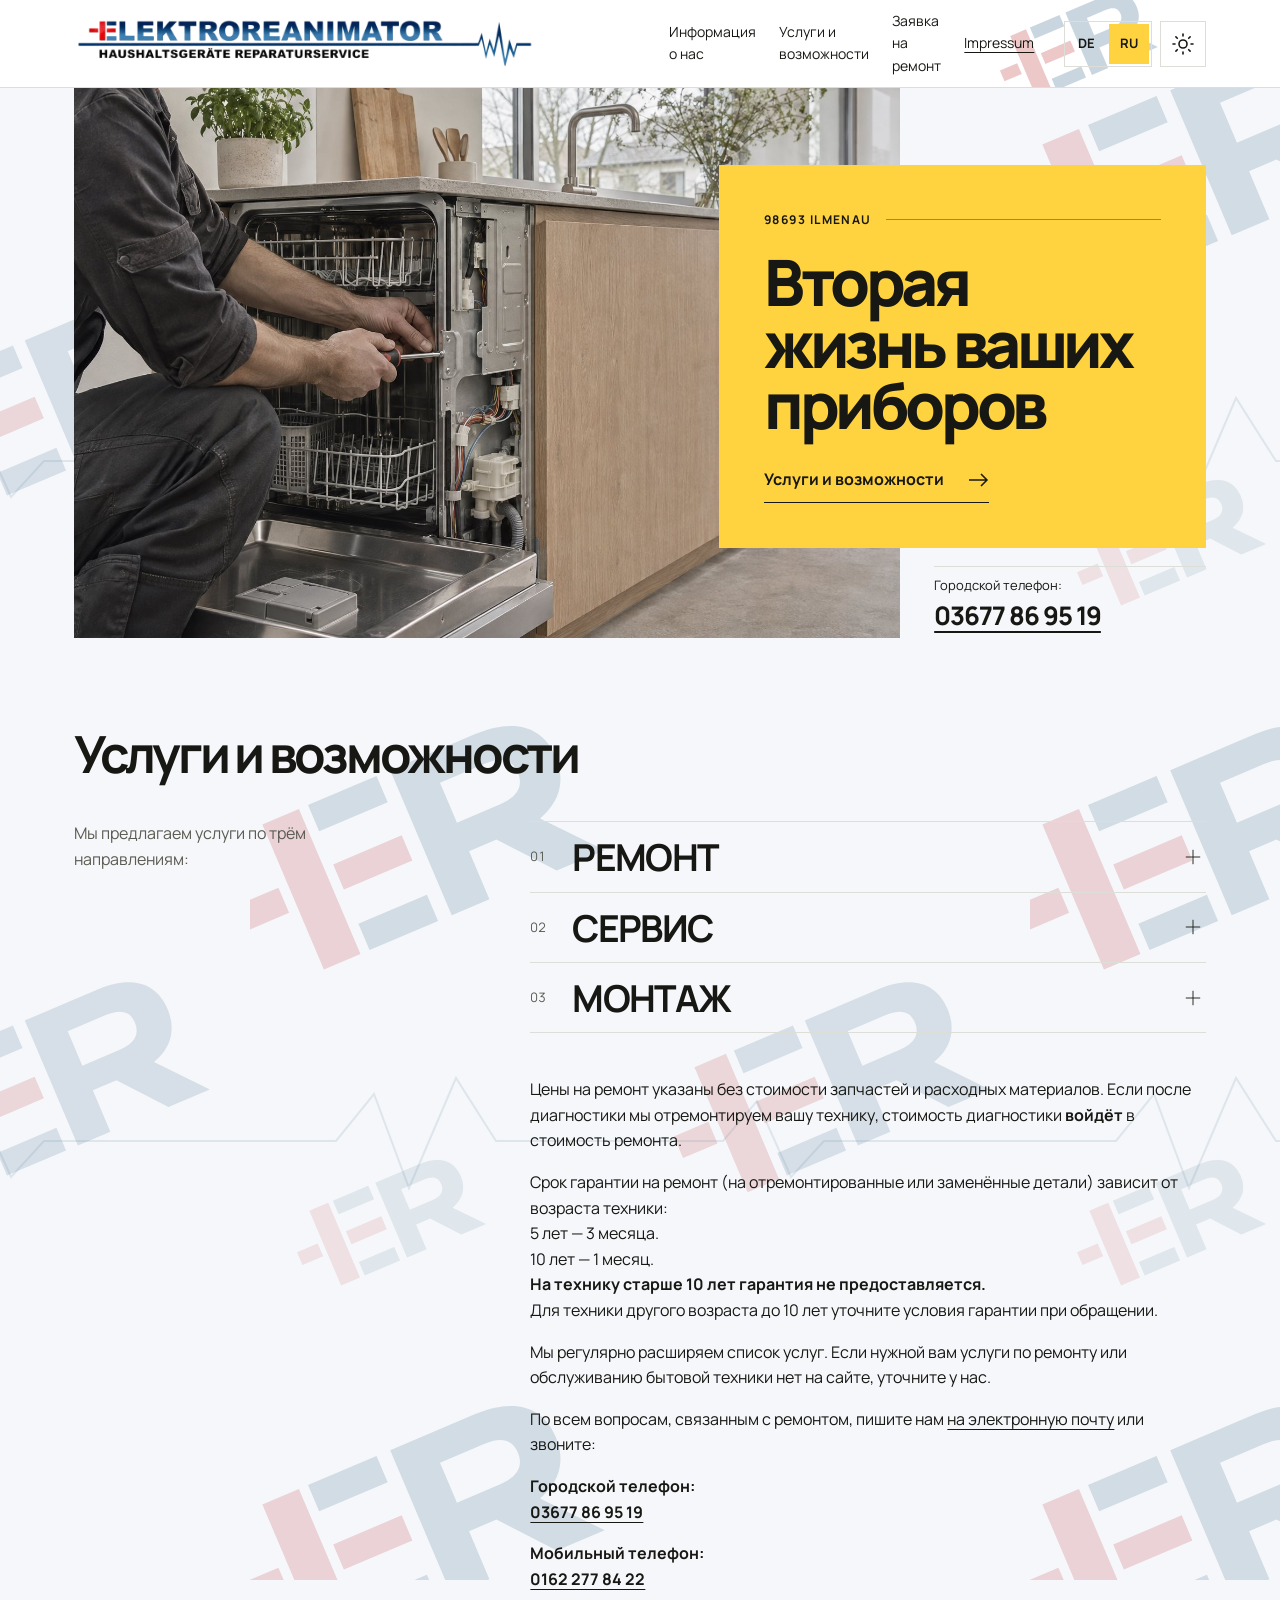
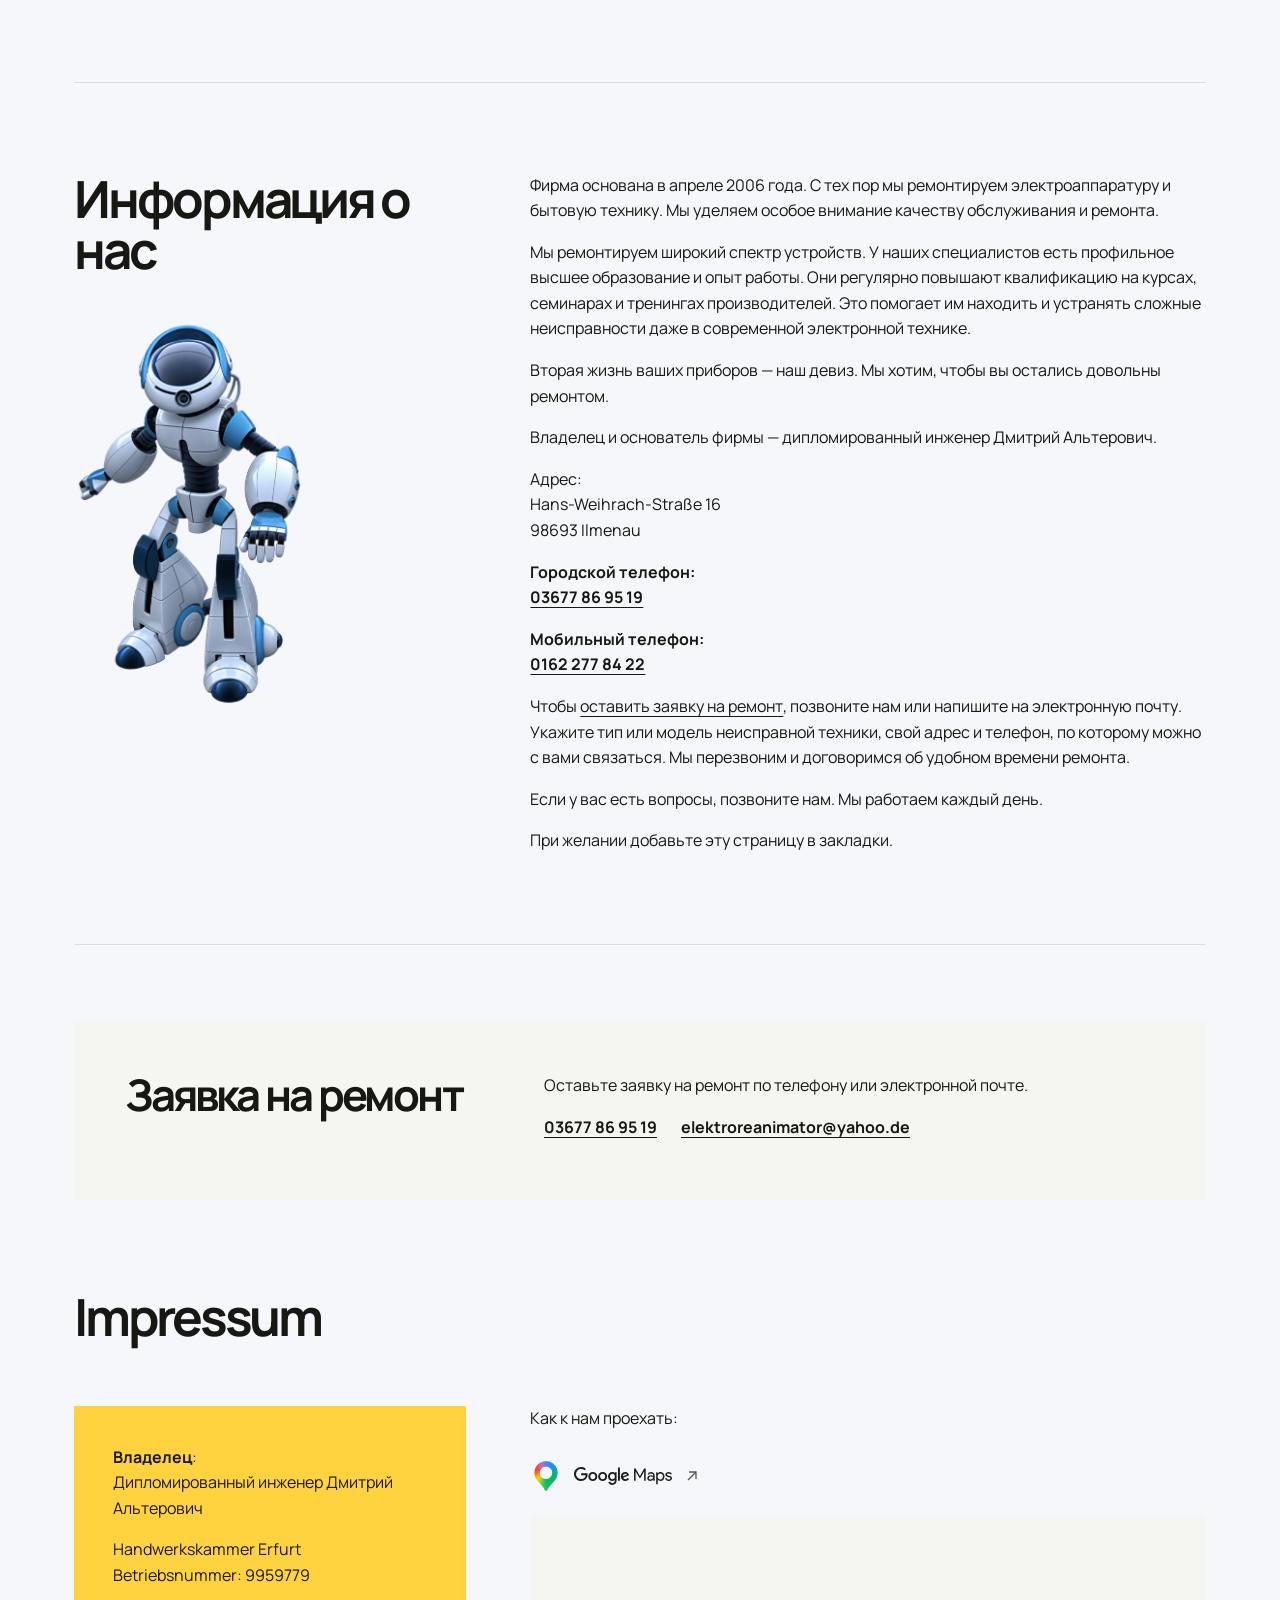
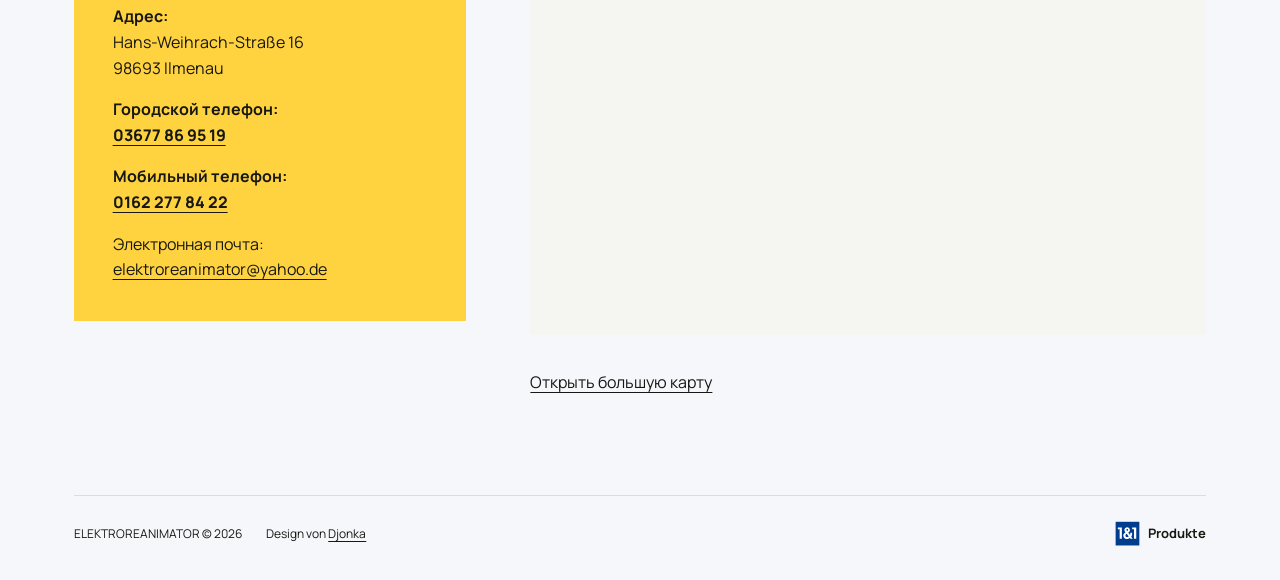
==== commit a734ec75: "Use the official 1&1 SVG in both footers" ====
--- a/ru.html
+++ b/ru.html
@@ -5,7 +5,7 @@
   <meta name="viewport" content="width=device-width, initial-scale=1">
   <title>Elektroreanimator · Ilmenau</title>
   <script src="theme.js?v=9788b1c123"></script>
-  <link rel="stylesheet" href="style.css?v=fa2f692451">
+  <link rel="stylesheet" href="style.css?v=52d841a7eb">
   <link rel="icon" href="files/favicon.svg" type="image/svg+xml">
   <script src="background.js" defer></script>
 </head>
@@ -223,10 +223,7 @@
     <span>ELEKTROREANIMATOR © 2026</span>
     <span lang="de">Design von <a href="mailto:djonka_i@yahoo.com">Djonka</a></span>
     <a class="partner" href="http://www.profiseller.de/shop1/index.php3?ps_id=p8905449" target="_blank" rel="noopener">
-      <svg class="partner-mark" width="25" height="25" viewBox="17 17 352 352" fill="currentColor" role="img" aria-label="1&amp;1">
-        <rect x="26" y="26" width="334" height="334" fill="none" stroke="currentColor" stroke-width="13"/>
-        <path fill-rule="evenodd" transform="translate(193 193) scale(.88) translate(-193 -193)" d="M275.6 132.2v-29.1h65.2v181.1h-35.7v-152h-29.5zm-31.2 58c1.7 20-1.1 30.8-3.4 36.2l-28.2-38.3c29.6-20.8 36.9-54.8 13-76.5-19.8-14-40.1-14-61 0-21 19.3-19.6 42.6 4.2 69.8-40.7 25-44.1 52.9-26.5 82.4 18.8 27.8 60.7 34.3 97.1 10.5l7.1 9.7H285l-24.4-31.1c10.1-10 15.9-31.9 13.9-62.6h-30.1v-.1zm-55.9 15.5c-19.5 13-25.6 26.8-16 42 10.9 12.2 28.3 11.8 47.5 0l-31.5-42zm5.8-42l-8-11.8c-5.7-11.9-2.5-21.9 9.7-21.9 13.2.7 17.5 9.5 8.8 23.5l-10.5 10.2zM45.1 132.3v-29.1h65.2v181.1H74.6v-152H45.1z"/>
-      </svg>
+      <img class="partner-mark" src="files/1und1.svg" width="25" height="25" alt="1&amp;1" loading="lazy">
       <span class="partner-label" lang="de">Produkte</span>
     </a>
   </footer>
--- a/style.css
+++ b/style.css
@@ -213,8 +213,7 @@
   font-size: 13px; font-weight: 700; text-decoration: none;
 }
 .partner:hover .partner-label { text-decoration: underline; }
-.partner-mark { display: block; flex: none; color: #003d8f; }
-[data-theme="dark"] .partner-mark { color: #a8c9ff; }
+.partner-mark { display: block; flex: none; }
 @media (max-width: 1260px) {
   :root { --mast-offset: 124px; }
   .mast { grid-template-columns: minmax(0, 1fr) auto; gap: 0 16px; padding-top: 12px; }
